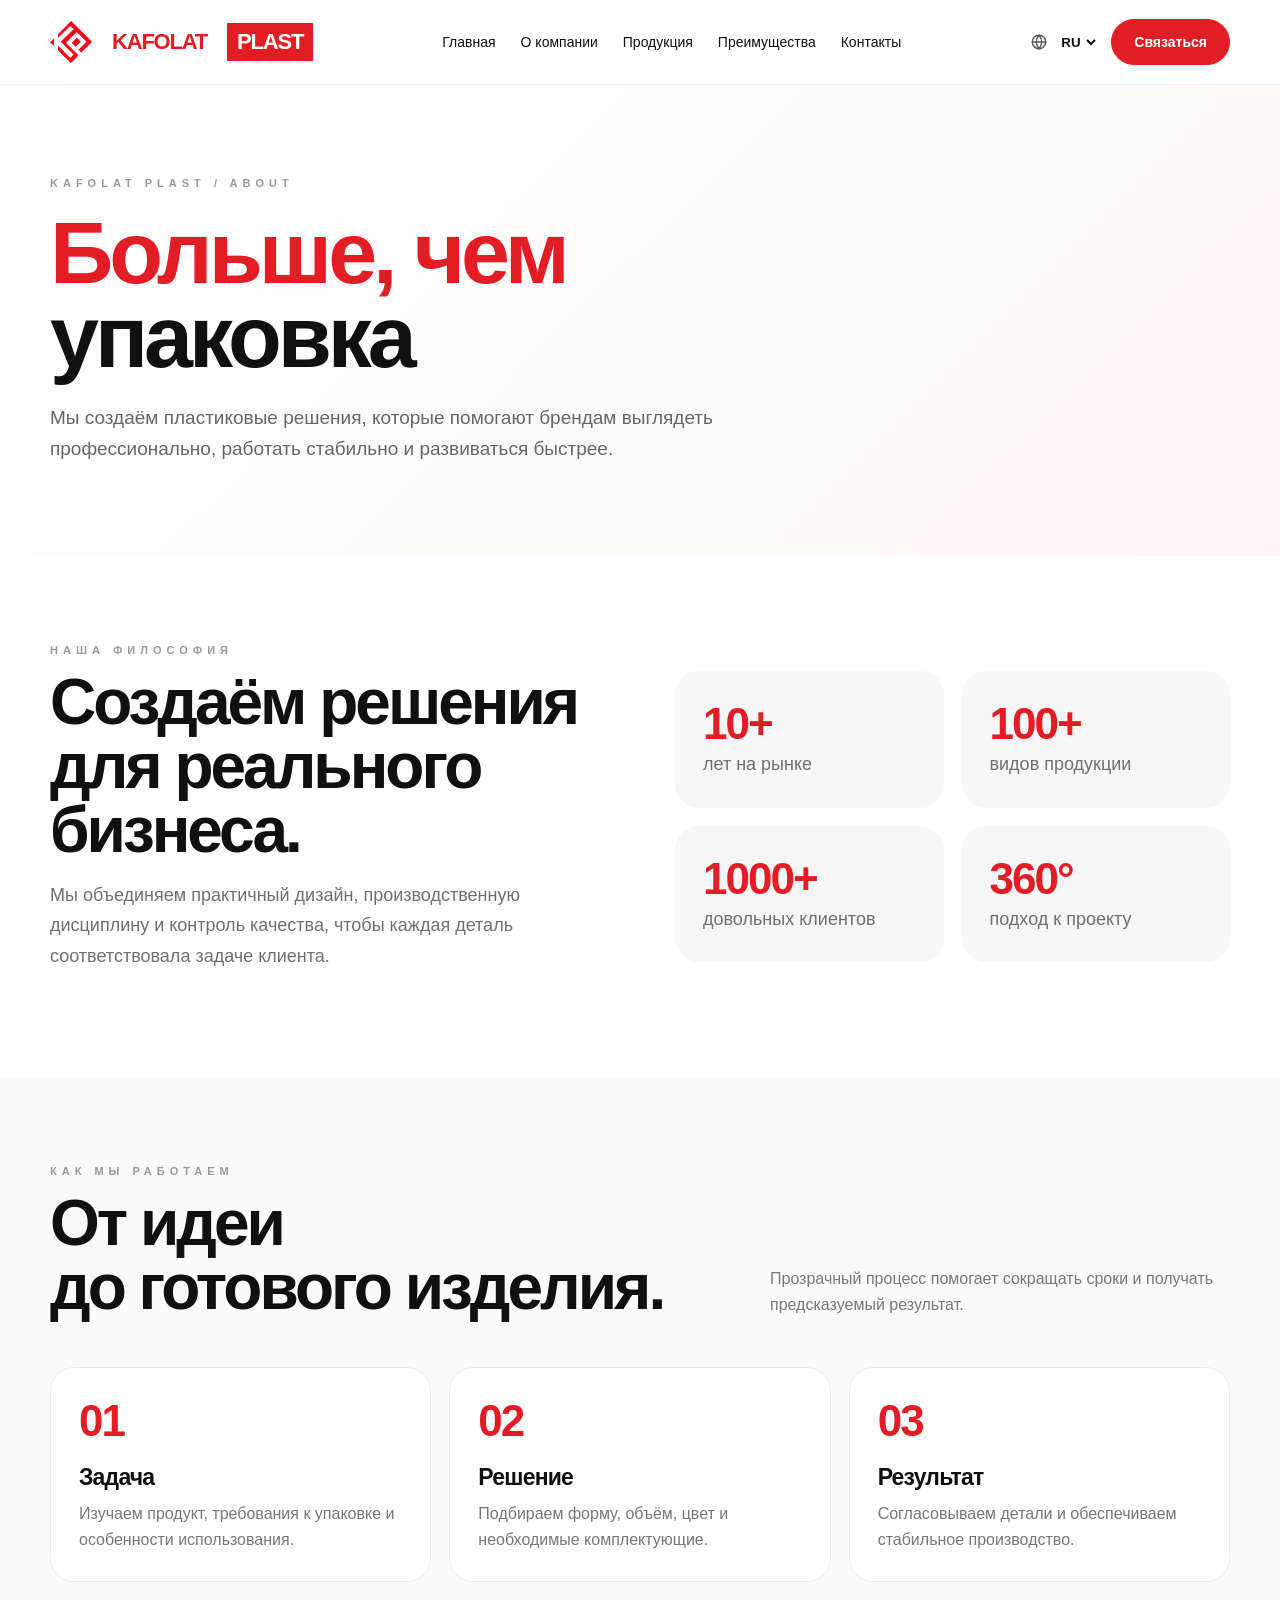
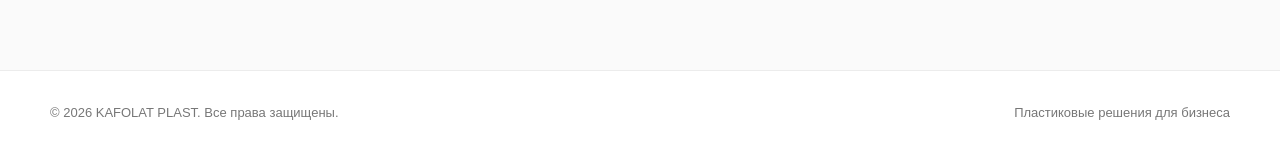
==== about/index.html @ 2321a40b "Обновление сайта KAFOLAT PLAST" ====
<!doctype html><html lang="ru"><head><meta charset="utf-8"><meta name="viewport" content="width=device-width,initial-scale=1"><title>О компании — KAFOLAT PLAST</title><link rel="stylesheet" href="../shared.css"></head><body><header class="site-header">
  <div class="container nav">
    <a class="brand" href="../">
      <img src="../assets/logo.png" alt="KAFOLAT PLAST">
      <span class="brand-kafolat">KAFOLAT</span><span class="brand-plast">PLAST</span>
    </a>
    <nav class="navlinks">
      <a href="../" data-ru="Главная" data-uz="Bosh sahifa" data-en="Home">Главная</a>
      <a href="../about/" data-ru="О компании" data-uz="Kompaniya haqida" data-en="About us">О компании</a>
      <a href="../productions/" data-ru="Продукция" data-uz="Mahsulotlar" data-en="Products">Продукция</a>
      <a href="../advantages/" data-ru="Преимущества" data-uz="Afzalliklar" data-en="Advantages">Преимущества</a>
      <a href="../contacts/" data-ru="Контакты" data-uz="Aloqa" data-en="Contacts">Контакты</a>
    </nav>
    <div class="actions">
      <label class="language-picker" aria-label="Выбор языка">
        <span class="language-icon" aria-hidden="true"><svg viewBox="0 0 24 24"><circle cx="12" cy="12" r="9"></circle><path d="M3 12h18M12 3c2.4 2.5 3.6 5.5 3.6 9S14.4 18.5 12 21c-2.4-2.5-3.6-5.5-3.6-9S9.6 5.5 12 3Z"></path></svg></span>
        <select class="lang" id="languageSelect" aria-label="Language"><option value="ru">RU</option><option value="uz">UZ</option><option value="en">EN</option></select>
      </label>
      <a class="btn primary" href="../contacts/" data-ru="Связаться" data-uz="Bog‘lanish" data-en="Contact us">Связаться</a>
      <button class="menu" id="menuToggle" type="button" aria-label="Открыть меню" aria-expanded="false"><svg viewBox="0 0 24 24" aria-hidden="true"><path d="M4 6h16M4 12h16M4 18h16"></path></svg></button>
    </div>
  </div>
  <nav class="mobile-nav" id="mobileNav">
    <a href="../" data-ru="Главная" data-uz="Bosh sahifa" data-en="Home">Главная</a>
    <a href="../about/" data-ru="О компании" data-uz="Kompaniya haqida" data-en="About us">О компании</a>
    <a href="../productions/" data-ru="Продукция" data-uz="Mahsulotlar" data-en="Products">Продукция</a>
    <a href="../advantages/" data-ru="Преимущества" data-uz="Afzalliklar" data-en="Advantages">Преимущества</a>
    <a href="../contacts/" data-ru="Контакты" data-uz="Aloqa" data-en="Contacts">Контакты</a>
  </nav>
</header><main><section class="page-hero"><div class="container"><div class="eyebrow">KAFOLAT PLAST / ABOUT</div><h1><span>Больше, чем</span><br>упаковка</h1><p data-ru="Мы создаём пластиковые решения, которые помогают брендам выглядеть профессионально, работать стабильно и развиваться быстрее." data-en="We create plastic solutions that help brands look professional, operate consistently and grow faster." data-uz="Biz brendlarga professional ko‘rinish, barqarorlik va tezroq rivojlanishga yordam beradigan plastik yechimlarni yaratamiz.">Мы создаём пластиковые решения, которые помогают брендам выглядеть профессионально, работать стабильно и развиваться быстрее.</p></div></section><section class="section"><div class="container split"><div><div class="eyebrow">Наша философия</div><h2>Создаём решения<br>для реального бизнеса.</h2><p>Мы объединяем практичный дизайн, производственную дисциплину и контроль качества, чтобы каждая деталь соответствовала задаче клиента.</p></div><div class="grid" style="grid-template-columns:1fr 1fr"><div class="card soft"><div class="number">10+</div><p>лет на рынке</p></div><div class="card soft"><div class="number">100+</div><p>видов продукции</p></div><div class="card soft"><div class="number">1000+</div><p>довольных клиентов</p></div><div class="card soft"><div class="number">360°</div><p>подход к проекту</p></div></div></div></section><section class="section" style="background:#fafafa"><div class="container"><div class="section-head"><div><div class="eyebrow">Как мы работаем</div><h2>От идеи<br>до готового изделия.</h2></div><p>Прозрачный процесс помогает сокращать сроки и получать предсказуемый результат.</p></div><div class="grid"><div class="card"><div class="number">01</div><h3>Задача</h3><p>Изучаем продукт, требования к упаковке и особенности использования.</p></div><div class="card"><div class="number">02</div><h3>Решение</h3><p>Подбираем форму, объём, цвет и необходимые комплектующие.</p></div><div class="card"><div class="number">03</div><h3>Результат</h3><p>Согласовываем детали и обеспечиваем стабильное производство.</p></div></div></div></section></main><footer class="footer"><div class="container footerrow"><span>© 2026 KAFOLAT PLAST. Все права защищены.</span><span>Пластиковые решения для бизнеса</span></div></footer><script>
(function(){
  const select=document.getElementById('languageSelect');
  const menu=document.getElementById('menuToggle');
  const mobile=document.getElementById('mobileNav');
  let lang=localStorage.getItem('kp-lang')||'ru';
  function applyLang(){
    document.documentElement.lang=lang;
    document.querySelectorAll('[data-ru]').forEach(el=>{el.textContent=el.dataset[lang]||el.dataset.ru;});
    if(select) select.value=lang;
  }
  if(select) select.addEventListener('change',()=>{lang=select.value;localStorage.setItem('kp-lang',lang);applyLang();});
  if(menu&&mobile){menu.addEventListener('click',()=>{const open=mobile.classList.toggle('open');menu.setAttribute('aria-expanded',String(open));});}
  applyLang();
})();
</script></body></html>
---- shared.css ----
:root{--red:#e21d25;--ink:#101010;--muted:#737373;--line:#ececec;--soft:#f7f7f7;--radius:28px}*{box-sizing:border-box}html{scroll-behavior:smooth}body{margin:0;font-family:Inter,Arial,sans-serif;color:var(--ink);background:#fff}a{text-decoration:none;color:inherit}.container{width:min(1180px,calc(100% - 40px));margin:auto}.site-header{position:sticky;top:0;z-index:50;background:rgba(255,255,255,.92);backdrop-filter:blur(18px);border-bottom:1px solid #eee}.nav{height:84px;display:flex;align-items:center;justify-content:space-between;gap:24px}.brand img{width:42px;height:42px;object-fit:contain}.brand{display:flex;align-items:center;gap:10px}.brand-k{color:var(--red);font-size:22px;font-weight:900}.brand-p{color:#fff;background:var(--red);font-size:22px;font-weight:900;padding:8px 11px}.navlinks{display:flex;gap:25px;font-size:14px}.navlinks a:hover{color:var(--red)}.actions{display:flex;align-items:center;gap:12px}.lang{border:0;background:transparent;font-weight:700;cursor:pointer}.btn{display:inline-flex;align-items:center;justify-content:center;border:1px solid var(--red);border-radius:999px;padding:14px 22px;font-weight:700;font-size:14px}.primary{background:var(--red);color:#fff}.ghost{color:var(--red)}.page-hero{padding:92px 0 72px;background:linear-gradient(135deg,#fff 0%,#fff7f7 100%)}.eyebrow{text-transform:uppercase;letter-spacing:5px;font-size:11px;font-weight:800;color:#999}.page-hero h1{font-size:clamp(48px,7vw,88px);line-height:.96;letter-spacing:-4px;max-width:850px;margin:22px 0}.page-hero h1 span{color:var(--red)}.page-hero p{font-size:19px;line-height:1.65;color:#666;max-width:720px}.section{padding:88px 0}.section-head{display:flex;justify-content:space-between;align-items:end;gap:30px;margin-bottom:34px}.section h2{font-size:clamp(36px,5vw,64px);letter-spacing:-3px;line-height:1;margin:14px 0}.section-head p{max-width:460px;color:#777;line-height:1.6}.grid{display:grid;grid-template-columns:repeat(3,1fr);gap:18px}.card{border:1px solid var(--line);border-radius:24px;padding:28px;background:#fff}.card.soft{background:var(--soft);border:0}.card h3{font-size:23px;margin:18px 0 10px;letter-spacing:-.8px}.card p{color:#777;line-height:1.6;margin:0}.number{font-size:44px;font-weight:900;color:var(--red);letter-spacing:-2px}.iconbox{width:48px;height:48px;border-radius:16px;background:#fff0f0;color:var(--red);display:grid;place-items:center;font-size:24px}.split{display:grid;grid-template-columns:1fr 1fr;gap:70px;align-items:center}.split p{font-size:18px;color:#707070;line-height:1.7}.checklist{display:grid;gap:16px}.check{display:flex;gap:14px;align-items:flex-start}.check b{display:block;margin-bottom:5px}.check p{font-size:14px;margin:0}.product-grid{display:grid;grid-template-columns:repeat(3,1fr);gap:16px}.product{position:relative;min-height:320px;background:var(--soft);border-radius:24px;padding:24px;overflow:hidden}.product img{position:absolute;right:0;bottom:-15px;width:78%;height:220px;object-fit:contain;mix-blend-mode:multiply}.product h3{position:relative;z-index:1;font-size:24px;max-width:200px;margin:0}.product p{position:relative;z-index:1;color:#777;max-width:220px;line-height:1.5}.cta{background:var(--red);color:#fff;border-radius:32px;padding:48px;display:flex;align-items:center;justify-content:space-between;gap:30px}.cta h2{font-size:clamp(34px,5vw,62px);letter-spacing:-2px;line-height:1;margin:0;max-width:700px}.cta .btn{background:#fff;color:var(--red);border-color:#fff}.footer{padding:34px 0;border-top:1px solid var(--line);color:#777;font-size:13px}.footerrow{display:flex;justify-content:space-between;gap:20px;flex-wrap:wrap}@media(max-width:900px){.navlinks{display:none}.grid,.product-grid{grid-template-columns:1fr 1fr}.split{grid-template-columns:1fr;gap:30px}.page-hero h1{letter-spacing:-2px}.cta{padding:32px;flex-direction:column;align-items:flex-start}}@media(max-width:600px){.container{width:min(100% - 28px,1180px)}.nav{height:72px}.brand img{width:34px;height:34px}.brand-k,.brand-p{font-size:17px}.actions .btn{padding:11px 15px;font-size:12px}.page-hero{padding:60px 0 48px}.page-hero h1{font-size:50px}.page-hero p{font-size:16px}.section{padding:60px 0}.grid,.product-grid{grid-template-columns:1fr}.section h2{letter-spacing:-1px}.cta{border-radius:24px}.cta h2{letter-spacing:-1px}}


/* Unified header matching the homepage */
.site-header{position:sticky;top:0;z-index:50;background:rgba(255,255,255,.92);backdrop-filter:blur(18px);border-bottom:1px solid rgba(0,0,0,.06)}
.brand-kafolat,.brand-plast{display:inline-flex;align-items:center;justify-content:center;font-size:22px;letter-spacing:-1.2px;line-height:1;font-weight:900;padding:8px 10px}
.brand-kafolat{color:var(--red);background:#fff}.brand-plast{color:#fff;background:var(--red)}
.brand img{display:block;width:42px;height:42px;object-fit:contain;flex:0 0 42px}
.language-picker{display:flex;align-items:center;gap:7px}.language-icon{width:18px;height:18px;color:#555;display:inline-flex}.language-icon svg{width:100%;height:100%;stroke:currentColor;stroke-width:1.8;fill:none;stroke-linecap:round;stroke-linejoin:round}
.lang{border:0;background:transparent;font-weight:700;cursor:pointer;color:var(--ink);padding:6px 2px}
.menu{display:none;width:42px;height:42px;border:1px solid #ececec;border-radius:14px;background:#fff;color:var(--ink);align-items:center;justify-content:center;cursor:pointer}
.menu svg{width:22px;height:22px;stroke:currentColor;stroke-width:2;fill:none;stroke-linecap:round;stroke-linejoin:round}
.mobile-nav{display:none}
@media(max-width:900px){.site-header .navlinks{display:none}.site-header .menu{display:flex}.site-header .mobile-nav{display:none;flex-direction:column;padding:10px 20px 18px;border-top:1px solid #eee;background:#fff}.site-header .mobile-nav.open{display:flex}.site-header .mobile-nav a{padding:13px 0;font-weight:600;border-bottom:1px solid #f1f1f1}.site-header .mobile-nav a:last-child{border-bottom:0}}
@media(max-width:600px){.site-header .nav{height:72px;gap:10px}.site-header .brand{gap:7px}.site-header .brand img{width:34px;height:34px;flex-basis:34px}.site-header .brand-kafolat,.site-header .brand-plast{font-size:17px;padding:7px 8px}.site-header .actions{gap:8px}.site-header .actions .btn{padding:11px 15px;font-size:12px}.site-header .language-icon{width:16px;height:16px}}
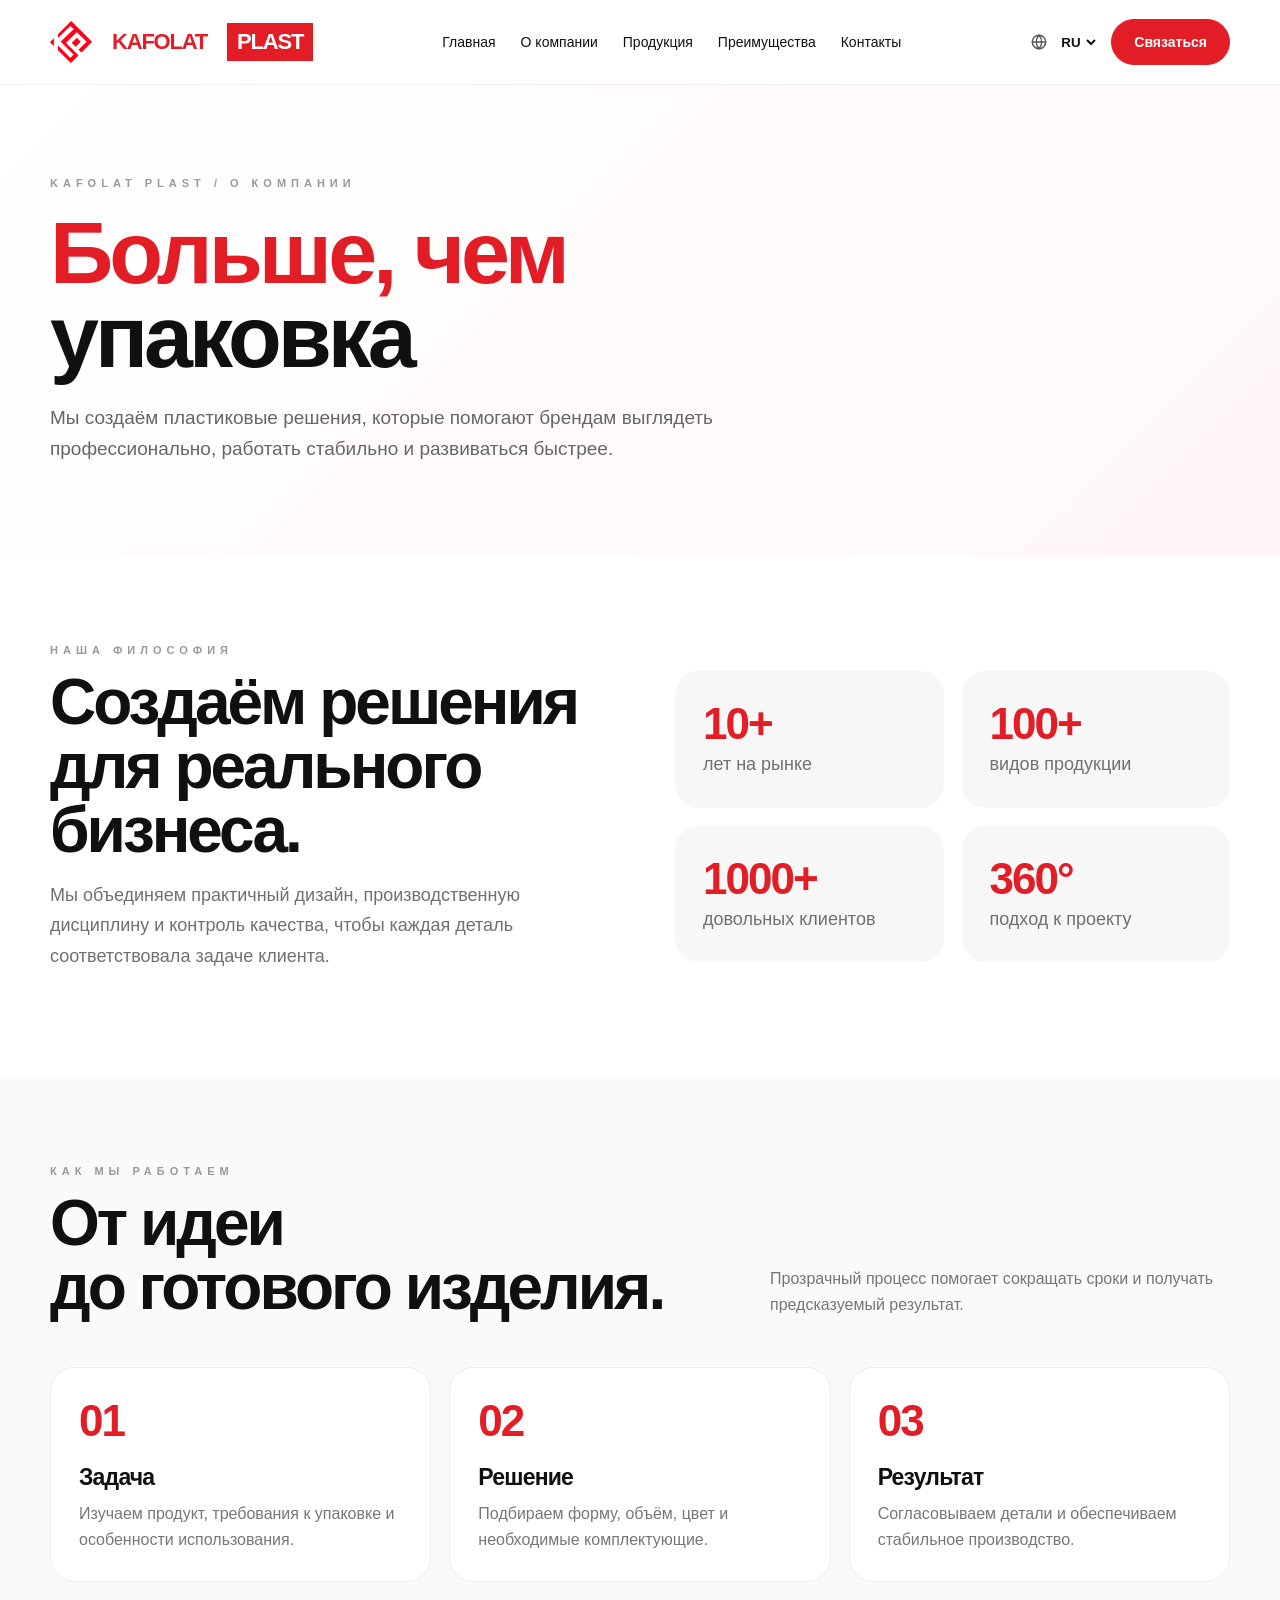
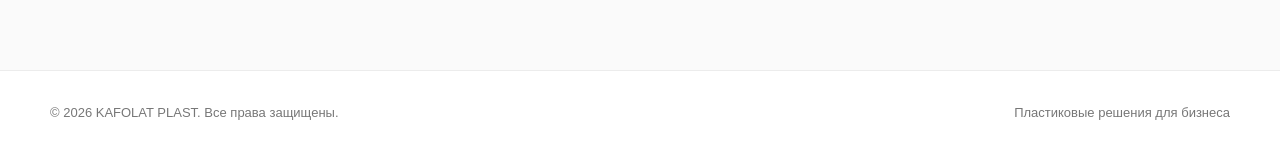
==== commit fd2e69e7: "Полностью исправлены переводы" ====
--- a/about/index.html
+++ b/about/index.html
@@ -1,44 +1,62 @@
-<!doctype html><html lang="ru"><head><meta charset="utf-8"><meta name="viewport" content="width=device-width,initial-scale=1"><title>О компании — KAFOLAT PLAST</title><link rel="stylesheet" href="../shared.css"></head><body><header class="site-header">
-  <div class="container nav">
-    <a class="brand" href="../">
-      <img src="../assets/logo.png" alt="KAFOLAT PLAST">
-      <span class="brand-kafolat">KAFOLAT</span><span class="brand-plast">PLAST</span>
-    </a>
-    <nav class="navlinks">
-      <a href="../" data-ru="Главная" data-uz="Bosh sahifa" data-en="Home">Главная</a>
-      <a href="../about/" data-ru="О компании" data-uz="Kompaniya haqida" data-en="About us">О компании</a>
-      <a href="../productions/" data-ru="Продукция" data-uz="Mahsulotlar" data-en="Products">Продукция</a>
-      <a href="../advantages/" data-ru="Преимущества" data-uz="Afzalliklar" data-en="Advantages">Преимущества</a>
-      <a href="../contacts/" data-ru="Контакты" data-uz="Aloqa" data-en="Contacts">Контакты</a>
-    </nav>
-    <div class="actions">
-      <label class="language-picker" aria-label="Выбор языка">
-        <span class="language-icon" aria-hidden="true"><svg viewBox="0 0 24 24"><circle cx="12" cy="12" r="9"></circle><path d="M3 12h18M12 3c2.4 2.5 3.6 5.5 3.6 9S14.4 18.5 12 21c-2.4-2.5-3.6-5.5-3.6-9S9.6 5.5 12 3Z"></path></svg></span>
-        <select class="lang" id="languageSelect" aria-label="Language"><option value="ru">RU</option><option value="uz">UZ</option><option value="en">EN</option></select>
-      </label>
-      <a class="btn primary" href="../contacts/" data-ru="Связаться" data-uz="Bog‘lanish" data-en="Contact us">Связаться</a>
-      <button class="menu" id="menuToggle" type="button" aria-label="Открыть меню" aria-expanded="false"><svg viewBox="0 0 24 24" aria-hidden="true"><path d="M4 6h16M4 12h16M4 18h16"></path></svg></button>
-    </div>
-  </div>
-  <nav class="mobile-nav" id="mobileNav">
-    <a href="../" data-ru="Главная" data-uz="Bosh sahifa" data-en="Home">Главная</a>
-    <a href="../about/" data-ru="О компании" data-uz="Kompaniya haqida" data-en="About us">О компании</a>
-    <a href="../productions/" data-ru="Продукция" data-uz="Mahsulotlar" data-en="Products">Продукция</a>
-    <a href="../advantages/" data-ru="Преимущества" data-uz="Afzalliklar" data-en="Advantages">Преимущества</a>
-    <a href="../contacts/" data-ru="Контакты" data-uz="Aloqa" data-en="Contacts">Контакты</a>
-  </nav>
-</header><main><section class="page-hero"><div class="container"><div class="eyebrow">KAFOLAT PLAST / ABOUT</div><h1><span>Больше, чем</span><br>упаковка</h1><p data-ru="Мы создаём пластиковые решения, которые помогают брендам выглядеть профессионально, работать стабильно и развиваться быстрее." data-en="We create plastic solutions that help brands look professional, operate consistently and grow faster." data-uz="Biz brendlarga professional ko‘rinish, barqarorlik va tezroq rivojlanishga yordam beradigan plastik yechimlarni yaratamiz.">Мы создаём пластиковые решения, которые помогают брендам выглядеть профессионально, работать стабильно и развиваться быстрее.</p></div></section><section class="section"><div class="container split"><div><div class="eyebrow">Наша философия</div><h2>Создаём решения<br>для реального бизнеса.</h2><p>Мы объединяем практичный дизайн, производственную дисциплину и контроль качества, чтобы каждая деталь соответствовала задаче клиента.</p></div><div class="grid" style="grid-template-columns:1fr 1fr"><div class="card soft"><div class="number">10+</div><p>лет на рынке</p></div><div class="card soft"><div class="number">100+</div><p>видов продукции</p></div><div class="card soft"><div class="number">1000+</div><p>довольных клиентов</p></div><div class="card soft"><div class="number">360°</div><p>подход к проекту</p></div></div></div></section><section class="section" style="background:#fafafa"><div class="container"><div class="section-head"><div><div class="eyebrow">Как мы работаем</div><h2>От идеи<br>до готового изделия.</h2></div><p>Прозрачный процесс помогает сокращать сроки и получать предсказуемый результат.</p></div><div class="grid"><div class="card"><div class="number">01</div><h3>Задача</h3><p>Изучаем продукт, требования к упаковке и особенности использования.</p></div><div class="card"><div class="number">02</div><h3>Решение</h3><p>Подбираем форму, объём, цвет и необходимые комплектующие.</p></div><div class="card"><div class="number">03</div><h3>Результат</h3><p>Согласовываем детали и обеспечиваем стабильное производство.</p></div></div></div></section></main><footer class="footer"><div class="container footerrow"><span>© 2026 KAFOLAT PLAST. Все права защищены.</span><span>Пластиковые решения для бизнеса</span></div></footer><script>
+<!DOCTYPE html>
+
+<html lang="ru"><head><meta charset="utf-8"/><meta content="width=device-width,initial-scale=1" name="viewport"/><title>О компании — KAFOLAT PLAST</title><link href="../shared.css?v=2" rel="stylesheet"/></head><body><header class="site-header">
+<div class="container nav">
+<a class="brand" href="../">
+<img alt="KAFOLAT PLAST" src="../assets/logo.png"/>
+<span class="brand-kafolat">KAFOLAT</span><span class="brand-plast">PLAST</span>
+</a>
+<nav class="navlinks">
+<a data-en="Home" data-ru="Главная" data-uz="Bosh sahifa" href="../">Главная</a>
+<a data-en="About us" data-ru="О компании" data-uz="Kompaniya haqida" href="../about/">О компании</a>
+<a data-en="Products" data-ru="Продукция" data-uz="Mahsulotlar" href="../productions/">Продукция</a>
+<a data-en="Advantages" data-ru="Преимущества" data-uz="Afzalliklar" href="../advantages/">Преимущества</a>
+<a data-en="Contacts" data-ru="Контакты" data-uz="Aloqa" href="../contacts/">Контакты</a>
+</nav>
+<div class="actions">
+<label aria-label="Выбор языка" class="language-picker">
+<span aria-hidden="true" class="language-icon"><svg viewbox="0 0 24 24"><circle cx="12" cy="12" r="9"></circle><path d="M3 12h18M12 3c2.4 2.5 3.6 5.5 3.6 9S14.4 18.5 12 21c-2.4-2.5-3.6-5.5-3.6-9S9.6 5.5 12 3Z"></path></svg></span>
+<select aria-label="Language" class="lang" id="languageSelect"><option value="ru">RU</option><option value="uz">UZ</option><option value="en">EN</option></select>
+</label>
+<a class="btn primary" data-en="Contact us" data-ru="Связаться" data-uz="Bog‘lanish" href="../contacts/">Связаться</a>
+<button aria-expanded="false" aria-label="Открыть меню" class="menu" id="menuToggle" type="button"><svg aria-hidden="true" viewbox="0 0 24 24"><path d="M4 6h16M4 12h16M4 18h16"></path></svg></button>
+</div>
+</div>
+<nav class="mobile-nav" id="mobileNav">
+<a data-en="Home" data-ru="Главная" data-uz="Bosh sahifa" href="../">Главная</a>
+<a data-en="About us" data-ru="О компании" data-uz="Kompaniya haqida" href="../about/">О компании</a>
+<a data-en="Products" data-ru="Продукция" data-uz="Mahsulotlar" href="../productions/">Продукция</a>
+<a data-en="Advantages" data-ru="Преимущества" data-uz="Afzalliklar" href="../advantages/">Преимущества</a>
+<a data-en="Contacts" data-ru="Контакты" data-uz="Aloqa" href="../contacts/">Контакты</a>
+</nav>
+</header><main><section class="page-hero"><div class="container"><div class="eyebrow" data-en="KAFOLAT PLAST / ABOUT US" data-ru="KAFOLAT PLAST / О КОМПАНИИ" data-uz="KAFOLAT PLAST / KOMPANIYA HAQIDA">KAFOLAT PLAST / ABOUT</div><h1 data-html-en="&lt;span&gt;More than&lt;/span&gt;&lt;br&gt;packaging" data-html-ru="&lt;span&gt;Больше, чем&lt;/span&gt;&lt;br&gt;упаковка" data-html-uz="&lt;span&gt;Oddiy qadoqdan&lt;/span&gt;&lt;br&gt;ko‘proq"><span data-en="More than" data-ru="Больше, чем" data-uz="Oddiy qadoqdan">Больше, чем</span><br/>упаковка</h1><p data-en="We create plastic solutions that help brands look professional, operate consistently and grow faster." data-ru="Мы создаём пластиковые решения, которые помогают брендам выглядеть профессионально, работать стабильно и развиваться быстрее." data-uz="Biz brendlarga professional ko‘rinish, barqarorlik va tezroq rivojlanishga yordam beradigan plastik yechimlarni yaratamiz.">Мы создаём пластиковые решения, которые помогают брендам выглядеть профессионально, работать стабильно и развиваться быстрее.</p></div></section><section class="section"><div class="container split"><div><div class="eyebrow" data-en="Our philosophy" data-ru="Наша философия" data-uz="Bizning falsafamiz">Наша философия</div><h2 data-html-en="Creating solutions&lt;br&gt;for real business." data-html-ru="Создаём решения&lt;br&gt;для реального бизнеса." data-html-uz="Haqiqiy biznes uchun&lt;br&gt;yechimlar yaratamiz.">Создаём решения<br/>для реального бизнеса.</h2><p data-en="We combine practical design, production discipline and quality control so every detail meets the client’s needs." data-ru="Мы объединяем практичный дизайн, производственную дисциплину и контроль качества, чтобы каждая деталь соответствовала задаче клиента." data-uz="Biz amaliy dizayn, ishlab chiqarish intizomi va sifat nazoratini birlashtirib, har bir detal mijoz vazifasiga mos kelishini ta’minlaymiz.">Мы объединяем практичный дизайн, производственную дисциплину и контроль качества, чтобы каждая деталь соответствовала задаче клиента.</p></div><div class="grid" style="grid-template-columns:1fr 1fr"><div class="card soft"><div class="number">10+</div><p data-en="years in the market" data-ru="лет на рынке" data-uz="bozorda yil">лет на рынке</p></div><div class="card soft"><div class="number">100+</div><p data-en="product types" data-ru="видов продукции" data-uz="mahsulot turi">видов продукции</p></div><div class="card soft"><div class="number">1000+</div><p data-en="happy clients" data-ru="довольных клиентов" data-uz="mamnun mijozlar">довольных клиентов</p></div><div class="card soft"><div class="number">360°</div><p data-en="project approach" data-ru="подход к проекту" data-uz="loyihaga yondashuv">подход к проекту</p></div></div></div></section><section class="section" style="background:#fafafa"><div class="container"><div class="section-head"><div><div class="eyebrow" data-en="How we work" data-ru="Как мы работаем" data-uz="Biz qanday ishlaymiz">Как мы работаем</div><h2 data-html-en="From idea&lt;br&gt;to finished product." data-html-ru="От идеи&lt;br&gt;до готового изделия." data-html-uz="G‘oyadan&lt;br&gt;tayyor mahsulotgacha.">От идеи<br/>до готового изделия.</h2></div><p data-en="A transparent process helps reduce lead times and deliver predictable results." data-ru="Прозрачный процесс помогает сокращать сроки и получать предсказуемый результат." data-uz="Shaffof jarayon muddatlarni qisqartirish va barqaror natija olishga yordam beradi.">Прозрачный процесс помогает сокращать сроки и получать предсказуемый результат.</p></div><div class="grid"><div class="card"><div class="number">01</div><h3 data-en="Brief" data-ru="Задача" data-uz="Vazifa">Задача</h3><p data-en="We study the product, packaging requirements and usage specifics." data-ru="Изучаем продукт, требования к упаковке и особенности использования." data-uz="Mahsulot, qadoqlash talablari va foydalanish xususiyatlarini o‘rganamiz.">Изучаем продукт, требования к упаковке и особенности использования.</p></div><div class="card"><div class="number">02</div><h3 data-en="Solution" data-ru="Решение" data-uz="Yechim">Решение</h3><p data-en="We select the shape, volume, color and necessary components." data-ru="Подбираем форму, объём, цвет и необходимые комплектующие." data-uz="Shakl, hajm, rang va kerakli butlovchi qismlarni tanlaymiz.">Подбираем форму, объём, цвет и необходимые комплектующие.</p></div><div class="card"><div class="number">03</div><h3 data-en="Result" data-ru="Результат" data-uz="Natija">Результат</h3><p data-en="We approve the details and ensure stable production." data-ru="Согласовываем детали и обеспечиваем стабильное производство." data-uz="Tafsilotlarni kelishib, barqaror ishlab chiqarishni ta’minlaymiz.">Согласовываем детали и обеспечиваем стабильное производство.</p></div></div></div></section></main><footer class="footer"><div class="container footerrow"><span data-en="© 2026 KAFOLAT PLAST. All rights reserved." data-ru="© 2026 KAFOLAT PLAST. Все права защищены." data-uz="© 2026 KAFOLAT PLAST. Barcha huquqlar himoyalangan.">© 2026 KAFOLAT PLAST. Все права защищены.</span><span data-en="Plastic solutions for business" data-ru="Пластиковые решения для бизнеса" data-uz="Biznes uchun plastik yechimlar">Пластиковые решения для бизнеса</span></div></footer><script>
 (function(){
   const select=document.getElementById('languageSelect');
   const menu=document.getElementById('menuToggle');
   const mobile=document.getElementById('mobileNav');
-  let lang=localStorage.getItem('kp-lang')||'ru';
+  let lang=localStorage.getItem('kafolat-lang')||'ru';
   function applyLang(){
     document.documentElement.lang=lang;
-    document.querySelectorAll('[data-ru]').forEach(el=>{el.textContent=el.dataset[lang]||el.dataset.ru;});
+    document.querySelectorAll('[data-ru]').forEach(el=>{const html=el.getAttribute('data-html-'+lang); if(html!==null){el.innerHTML=html;} else {el.textContent=el.dataset[lang]||el.dataset.ru;}});
     if(select) select.value=lang;
+    const titles = {
+      ru: 'О компании — KAFOLAT PLAST',
+      uz: 'Kompaniya haqida — KAFOLAT PLAST',
+      en: 'About us — KAFOLAT PLAST'
+    };
+    if (document.title) {
+      const path = location.pathname;
+      const titleMap = path.includes('/productions/') ? {
+        ru: 'Продукция — KAFOLAT PLAST', uz: 'Mahsulotlar — KAFOLAT PLAST', en: 'Products — KAFOLAT PLAST'
+      } : path.includes('/advantages/') ? {
+        ru: 'Преимущества — KAFOLAT PLAST', uz: 'Afzalliklar — KAFOLAT PLAST', en: 'Advantages — KAFOLAT PLAST'
+      } : path.includes('/contacts/') ? {
+        ru: 'Контакты — KAFOLAT PLAST', uz: 'Aloqa — KAFOLAT PLAST', en: 'Contacts — KAFOLAT PLAST'
+      } : titles;
+      document.title = titleMap[lang] || titleMap.ru;
+    }
   }
-  if(select) select.addEventListener('change',()=>{lang=select.value;localStorage.setItem('kp-lang',lang);applyLang();});
+  if(select) select.addEventListener('change',()=>{lang=select.value;localStorage.setItem('kafolat-lang',lang);applyLang();});
   if(menu&&mobile){menu.addEventListener('click',()=>{const open=mobile.classList.toggle('open');menu.setAttribute('aria-expanded',String(open));});}
   applyLang();
 })();
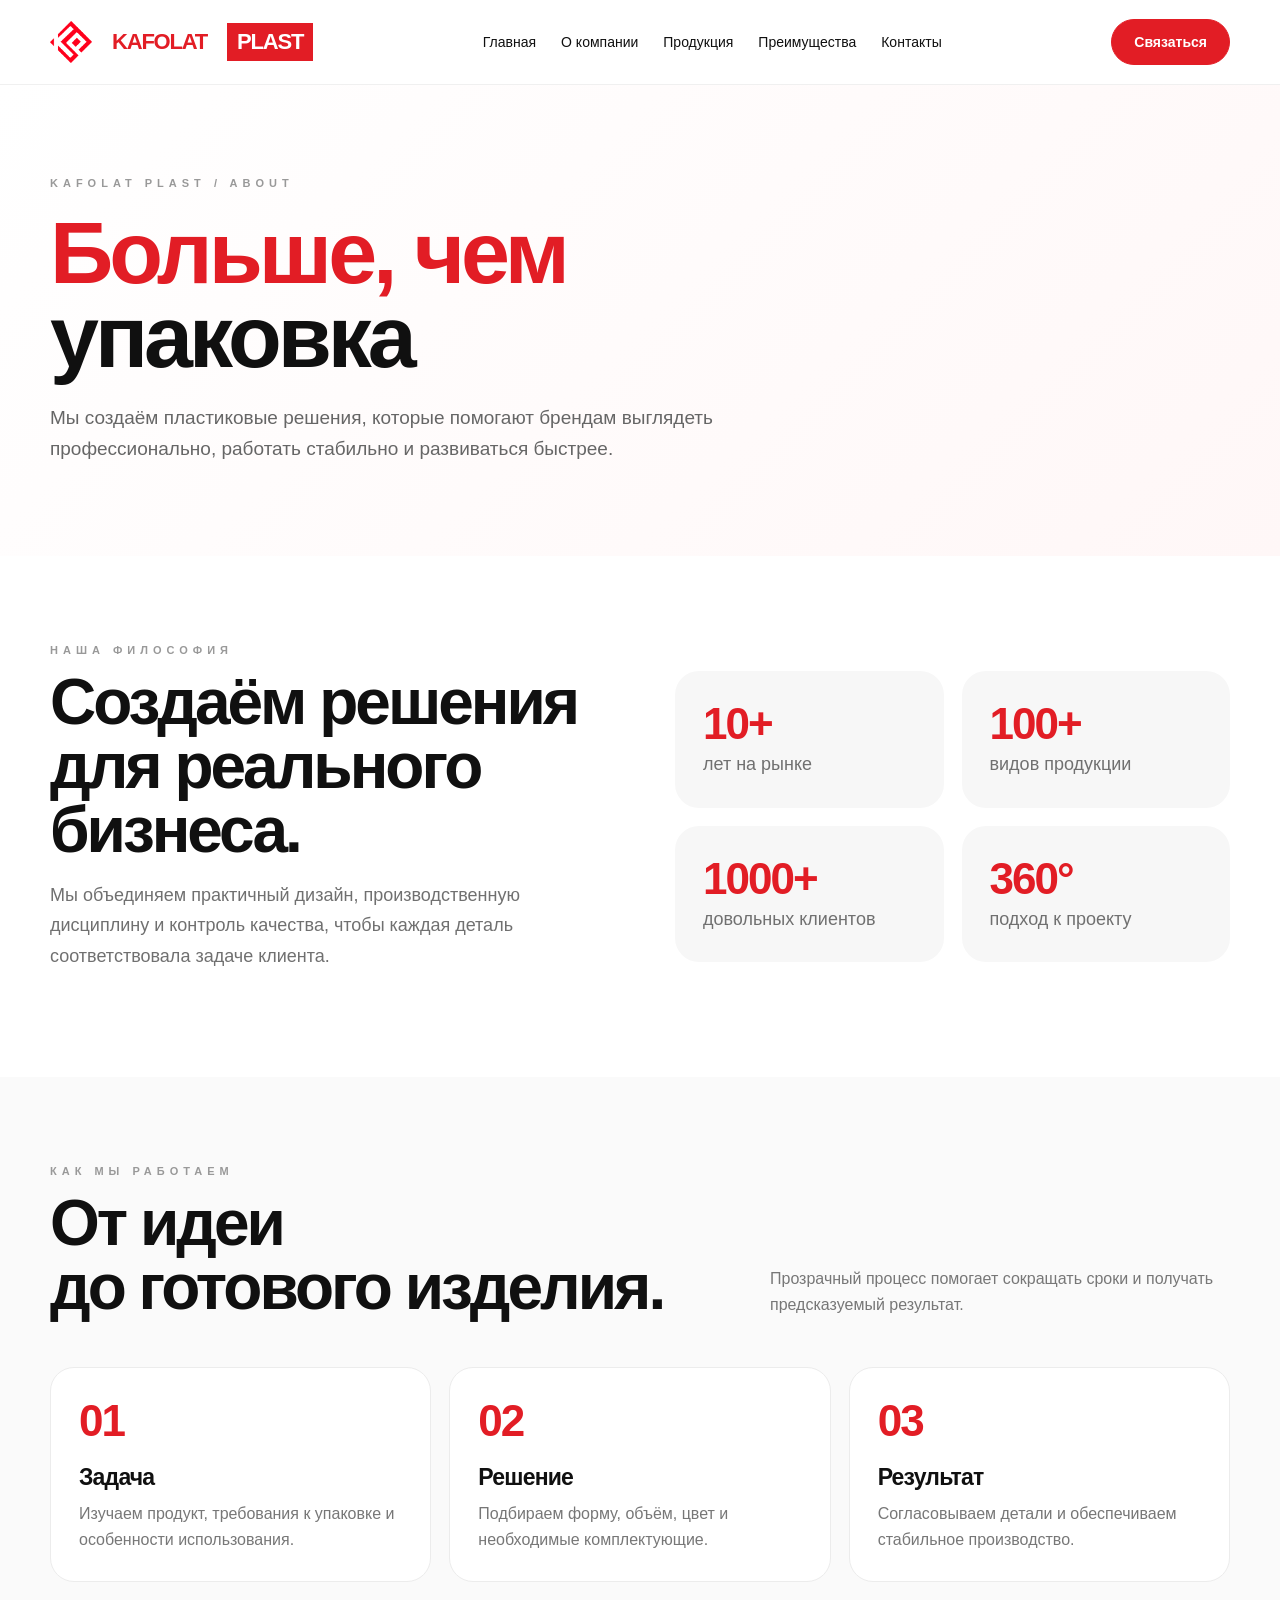
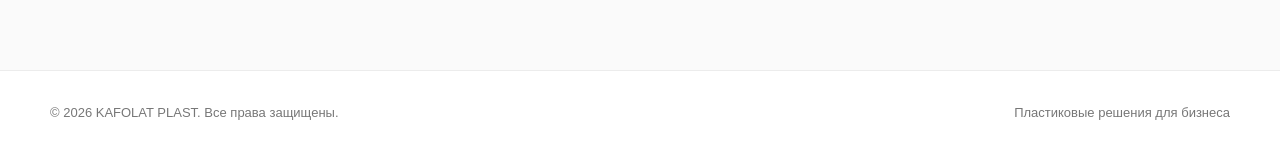
==== commit 8a7ce05a: "Язык только на главной странице" ====
--- a/about/index.html
+++ b/about/index.html
@@ -1,44 +1,36 @@
-<!DOCTYPE html>
-
-<html lang="ru"><head><meta charset="utf-8"/><meta content="width=device-width,initial-scale=1" name="viewport"/><title>О компании — KAFOLAT PLAST</title><link href="../shared.css?v=2" rel="stylesheet"/></head><body><header class="site-header">
-<div class="container nav">
-<a class="brand" href="../">
-<img alt="KAFOLAT PLAST" src="../assets/logo.png"/>
-<span class="brand-kafolat">KAFOLAT</span><span class="brand-plast">PLAST</span>
-</a>
-<nav class="navlinks">
-<a data-en="Home" data-ru="Главная" data-uz="Bosh sahifa" href="../">Главная</a>
-<a data-en="About us" data-ru="О компании" data-uz="Kompaniya haqida" href="../about/">О компании</a>
-<a data-en="Products" data-ru="Продукция" data-uz="Mahsulotlar" href="../productions/">Продукция</a>
-<a data-en="Advantages" data-ru="Преимущества" data-uz="Afzalliklar" href="../advantages/">Преимущества</a>
-<a data-en="Contacts" data-ru="Контакты" data-uz="Aloqa" href="../contacts/">Контакты</a>
-</nav>
-<div class="actions">
-<label aria-label="Выбор языка" class="language-picker">
-<span aria-hidden="true" class="language-icon"><svg viewbox="0 0 24 24"><circle cx="12" cy="12" r="9"></circle><path d="M3 12h18M12 3c2.4 2.5 3.6 5.5 3.6 9S14.4 18.5 12 21c-2.4-2.5-3.6-5.5-3.6-9S9.6 5.5 12 3Z"></path></svg></span>
-<select aria-label="Language" class="lang" id="languageSelect"><option value="ru">RU</option><option value="uz">UZ</option><option value="en">EN</option></select>
-</label>
-<a class="btn primary" data-en="Contact us" data-ru="Связаться" data-uz="Bog‘lanish" href="../contacts/">Связаться</a>
-<button aria-expanded="false" aria-label="Открыть меню" class="menu" id="menuToggle" type="button"><svg aria-hidden="true" viewbox="0 0 24 24"><path d="M4 6h16M4 12h16M4 18h16"></path></svg></button>
-</div>
-</div>
-<nav class="mobile-nav" id="mobileNav">
-<a data-en="Home" data-ru="Главная" data-uz="Bosh sahifa" href="../">Главная</a>
-<a data-en="About us" data-ru="О компании" data-uz="Kompaniya haqida" href="../about/">О компании</a>
-<a data-en="Products" data-ru="Продукция" data-uz="Mahsulotlar" href="../productions/">Продукция</a>
-<a data-en="Advantages" data-ru="Преимущества" data-uz="Afzalliklar" href="../advantages/">Преимущества</a>
-<a data-en="Contacts" data-ru="Контакты" data-uz="Aloqa" href="../contacts/">Контакты</a>
-</nav>
-</header><main><section class="page-hero"><div class="container"><div class="eyebrow" data-en="KAFOLAT PLAST / ABOUT US" data-ru="KAFOLAT PLAST / О КОМПАНИИ" data-uz="KAFOLAT PLAST / KOMPANIYA HAQIDA">KAFOLAT PLAST / ABOUT</div><h1 data-html-en="&lt;span&gt;More than&lt;/span&gt;&lt;br&gt;packaging" data-html-ru="&lt;span&gt;Больше, чем&lt;/span&gt;&lt;br&gt;упаковка" data-html-uz="&lt;span&gt;Oddiy qadoqdan&lt;/span&gt;&lt;br&gt;ko‘proq"><span data-en="More than" data-ru="Больше, чем" data-uz="Oddiy qadoqdan">Больше, чем</span><br/>упаковка</h1><p data-en="We create plastic solutions that help brands look professional, operate consistently and grow faster." data-ru="Мы создаём пластиковые решения, которые помогают брендам выглядеть профессионально, работать стабильно и развиваться быстрее." data-uz="Biz brendlarga professional ko‘rinish, barqarorlik va tezroq rivojlanishga yordam beradigan plastik yechimlarni yaratamiz.">Мы создаём пластиковые решения, которые помогают брендам выглядеть профессионально, работать стабильно и развиваться быстрее.</p></div></section><section class="section"><div class="container split"><div><div class="eyebrow" data-en="Our philosophy" data-ru="Наша философия" data-uz="Bizning falsafamiz">Наша философия</div><h2 data-html-en="Creating solutions&lt;br&gt;for real business." data-html-ru="Создаём решения&lt;br&gt;для реального бизнеса." data-html-uz="Haqiqiy biznes uchun&lt;br&gt;yechimlar yaratamiz.">Создаём решения<br/>для реального бизнеса.</h2><p data-en="We combine practical design, production discipline and quality control so every detail meets the client’s needs." data-ru="Мы объединяем практичный дизайн, производственную дисциплину и контроль качества, чтобы каждая деталь соответствовала задаче клиента." data-uz="Biz amaliy dizayn, ishlab chiqarish intizomi va sifat nazoratini birlashtirib, har bir detal mijoz vazifasiga mos kelishini ta’minlaymiz.">Мы объединяем практичный дизайн, производственную дисциплину и контроль качества, чтобы каждая деталь соответствовала задаче клиента.</p></div><div class="grid" style="grid-template-columns:1fr 1fr"><div class="card soft"><div class="number">10+</div><p data-en="years in the market" data-ru="лет на рынке" data-uz="bozorda yil">лет на рынке</p></div><div class="card soft"><div class="number">100+</div><p data-en="product types" data-ru="видов продукции" data-uz="mahsulot turi">видов продукции</p></div><div class="card soft"><div class="number">1000+</div><p data-en="happy clients" data-ru="довольных клиентов" data-uz="mamnun mijozlar">довольных клиентов</p></div><div class="card soft"><div class="number">360°</div><p data-en="project approach" data-ru="подход к проекту" data-uz="loyihaga yondashuv">подход к проекту</p></div></div></div></section><section class="section" style="background:#fafafa"><div class="container"><div class="section-head"><div><div class="eyebrow" data-en="How we work" data-ru="Как мы работаем" data-uz="Biz qanday ishlaymiz">Как мы работаем</div><h2 data-html-en="From idea&lt;br&gt;to finished product." data-html-ru="От идеи&lt;br&gt;до готового изделия." data-html-uz="G‘oyadan&lt;br&gt;tayyor mahsulotgacha.">От идеи<br/>до готового изделия.</h2></div><p data-en="A transparent process helps reduce lead times and deliver predictable results." data-ru="Прозрачный процесс помогает сокращать сроки и получать предсказуемый результат." data-uz="Shaffof jarayon muddatlarni qisqartirish va barqaror natija olishga yordam beradi.">Прозрачный процесс помогает сокращать сроки и получать предсказуемый результат.</p></div><div class="grid"><div class="card"><div class="number">01</div><h3 data-en="Brief" data-ru="Задача" data-uz="Vazifa">Задача</h3><p data-en="We study the product, packaging requirements and usage specifics." data-ru="Изучаем продукт, требования к упаковке и особенности использования." data-uz="Mahsulot, qadoqlash talablari va foydalanish xususiyatlarini o‘rganamiz.">Изучаем продукт, требования к упаковке и особенности использования.</p></div><div class="card"><div class="number">02</div><h3 data-en="Solution" data-ru="Решение" data-uz="Yechim">Решение</h3><p data-en="We select the shape, volume, color and necessary components." data-ru="Подбираем форму, объём, цвет и необходимые комплектующие." data-uz="Shakl, hajm, rang va kerakli butlovchi qismlarni tanlaymiz.">Подбираем форму, объём, цвет и необходимые комплектующие.</p></div><div class="card"><div class="number">03</div><h3 data-en="Result" data-ru="Результат" data-uz="Natija">Результат</h3><p data-en="We approve the details and ensure stable production." data-ru="Согласовываем детали и обеспечиваем стабильное производство." data-uz="Tafsilotlarni kelishib, barqaror ishlab chiqarishni ta’minlaymiz.">Согласовываем детали и обеспечиваем стабильное производство.</p></div></div></div></section></main><footer class="footer"><div class="container footerrow"><span data-en="© 2026 KAFOLAT PLAST. All rights reserved." data-ru="© 2026 KAFOLAT PLAST. Все права защищены." data-uz="© 2026 KAFOLAT PLAST. Barcha huquqlar himoyalangan.">© 2026 KAFOLAT PLAST. Все права защищены.</span><span data-en="Plastic solutions for business" data-ru="Пластиковые решения для бизнеса" data-uz="Biznes uchun plastik yechimlar">Пластиковые решения для бизнеса</span></div></footer><script>
+<!doctype html><html lang="ru"><head><meta charset="utf-8"><meta name="viewport" content="width=device-width,initial-scale=1"><title>О компании — KAFOLAT PLAST</title><link rel="stylesheet" href="../shared.css?v=2"></head><body><header class="site-header">
+  <div class="container nav">
+    <a class="brand" href="../">
+      <img src="../assets/logo.png" alt="KAFOLAT PLAST">
+      <span class="brand-kafolat">KAFOLAT</span><span class="brand-plast">PLAST</span>
+    </a>
+    <nav class="navlinks">
+      <a href="../" data-ru="Главная" data-uz="Bosh sahifa" data-en="Home">Главная</a>
+      <a href="../about/" data-ru="О компании" data-uz="Kompaniya haqida" data-en="About us">О компании</a>
+      <a href="../productions/" data-ru="Продукция" data-uz="Mahsulotlar" data-en="Products">Продукция</a>
+      <a href="../advantages/" data-ru="Преимущества" data-uz="Afzalliklar" data-en="Advantages">Преимущества</a>
+      <a href="../contacts/" data-ru="Контакты" data-uz="Aloqa" data-en="Contacts">Контакты</a>
+    </nav>
+    <div class="actions">
+      <a class="btn primary" href="../contacts/" data-ru="Связаться" data-uz="Bog‘lanish" data-en="Contact us">Связаться</a>
+      <button class="menu" id="menuToggle" type="button" aria-label="Открыть меню" aria-expanded="false"><svg viewBox="0 0 24 24" aria-hidden="true"><path d="M4 6h16M4 12h16M4 18h16"></path></svg></button>
+    </div>
+  </div>
+  <nav class="mobile-nav" id="mobileNav">
+    <a href="../" data-ru="Главная" data-uz="Bosh sahifa" data-en="Home">Главная</a>
+    <a href="../about/" data-ru="О компании" data-uz="Kompaniya haqida" data-en="About us">О компании</a>
+    <a href="../productions/" data-ru="Продукция" data-uz="Mahsulotlar" data-en="Products">Продукция</a>
+    <a href="../advantages/" data-ru="Преимущества" data-uz="Afzalliklar" data-en="Advantages">Преимущества</a>
+    <a href="../contacts/" data-ru="Контакты" data-uz="Aloqa" data-en="Contacts">Контакты</a>
+  </nav>
+</header><main><section class="page-hero"><div class="container"><div class="eyebrow">KAFOLAT PLAST / ABOUT</div><h1><span>Больше, чем</span><br>упаковка</h1><p data-ru="Мы создаём пластиковые решения, которые помогают брендам выглядеть профессионально, работать стабильно и развиваться быстрее." data-en="We create plastic solutions that help brands look professional, operate consistently and grow faster." data-uz="Biz brendlarga professional ko‘rinish, barqarorlik va tezroq rivojlanishga yordam beradigan plastik yechimlarni yaratamiz.">Мы создаём пластиковые решения, которые помогают брендам выглядеть профессионально, работать стабильно и развиваться быстрее.</p></div></section><section class="section"><div class="container split"><div><div class="eyebrow">Наша философия</div><h2>Создаём решения<br>для реального бизнеса.</h2><p>Мы объединяем практичный дизайн, производственную дисциплину и контроль качества, чтобы каждая деталь соответствовала задаче клиента.</p></div><div class="grid" style="grid-template-columns:1fr 1fr"><div class="card soft"><div class="number">10+</div><p>лет на рынке</p></div><div class="card soft"><div class="number">100+</div><p>видов продукции</p></div><div class="card soft"><div class="number">1000+</div><p>довольных клиентов</p></div><div class="card soft"><div class="number">360°</div><p>подход к проекту</p></div></div></div></section><section class="section" style="background:#fafafa"><div class="container"><div class="section-head"><div><div class="eyebrow">Как мы работаем</div><h2>От идеи<br>до готового изделия.</h2></div><p>Прозрачный процесс помогает сокращать сроки и получать предсказуемый результат.</p></div><div class="grid"><div class="card"><div class="number">01</div><h3>Задача</h3><p>Изучаем продукт, требования к упаковке и особенности использования.</p></div><div class="card"><div class="number">02</div><h3>Решение</h3><p>Подбираем форму, объём, цвет и необходимые комплектующие.</p></div><div class="card"><div class="number">03</div><h3>Результат</h3><p>Согласовываем детали и обеспечиваем стабильное производство.</p></div></div></div></section></main><footer class="footer"><div class="container footerrow"><span>© 2026 KAFOLAT PLAST. Все права защищены.</span><span>Пластиковые решения для бизнеса</span></div></footer><script>
 (function(){
-  const select=document.getElementById('languageSelect');
   const menu=document.getElementById('menuToggle');
   const mobile=document.getElementById('mobileNav');
   let lang=localStorage.getItem('kafolat-lang')||'ru';
   function applyLang(){
     document.documentElement.lang=lang;
-    document.querySelectorAll('[data-ru]').forEach(el=>{const html=el.getAttribute('data-html-'+lang); if(html!==null){el.innerHTML=html;} else {el.textContent=el.dataset[lang]||el.dataset.ru;}});
-    if(select) select.value=lang;
+    document.querySelectorAll('[data-ru]').forEach(el=>{el.textContent=el.dataset[lang]||el.dataset.ru;});
     const titles = {
       ru: 'О компании — KAFOLAT PLAST',
       uz: 'Kompaniya haqida — KAFOLAT PLAST',
@@ -56,7 +48,6 @@
       document.title = titleMap[lang] || titleMap.ru;
     }
   }
-  if(select) select.addEventListener('change',()=>{lang=select.value;localStorage.setItem('kafolat-lang',lang);applyLang();});
   if(menu&&mobile){menu.addEventListener('click',()=>{const open=mobile.classList.toggle('open');menu.setAttribute('aria-expanded',String(open));});}
   applyLang();
 })();
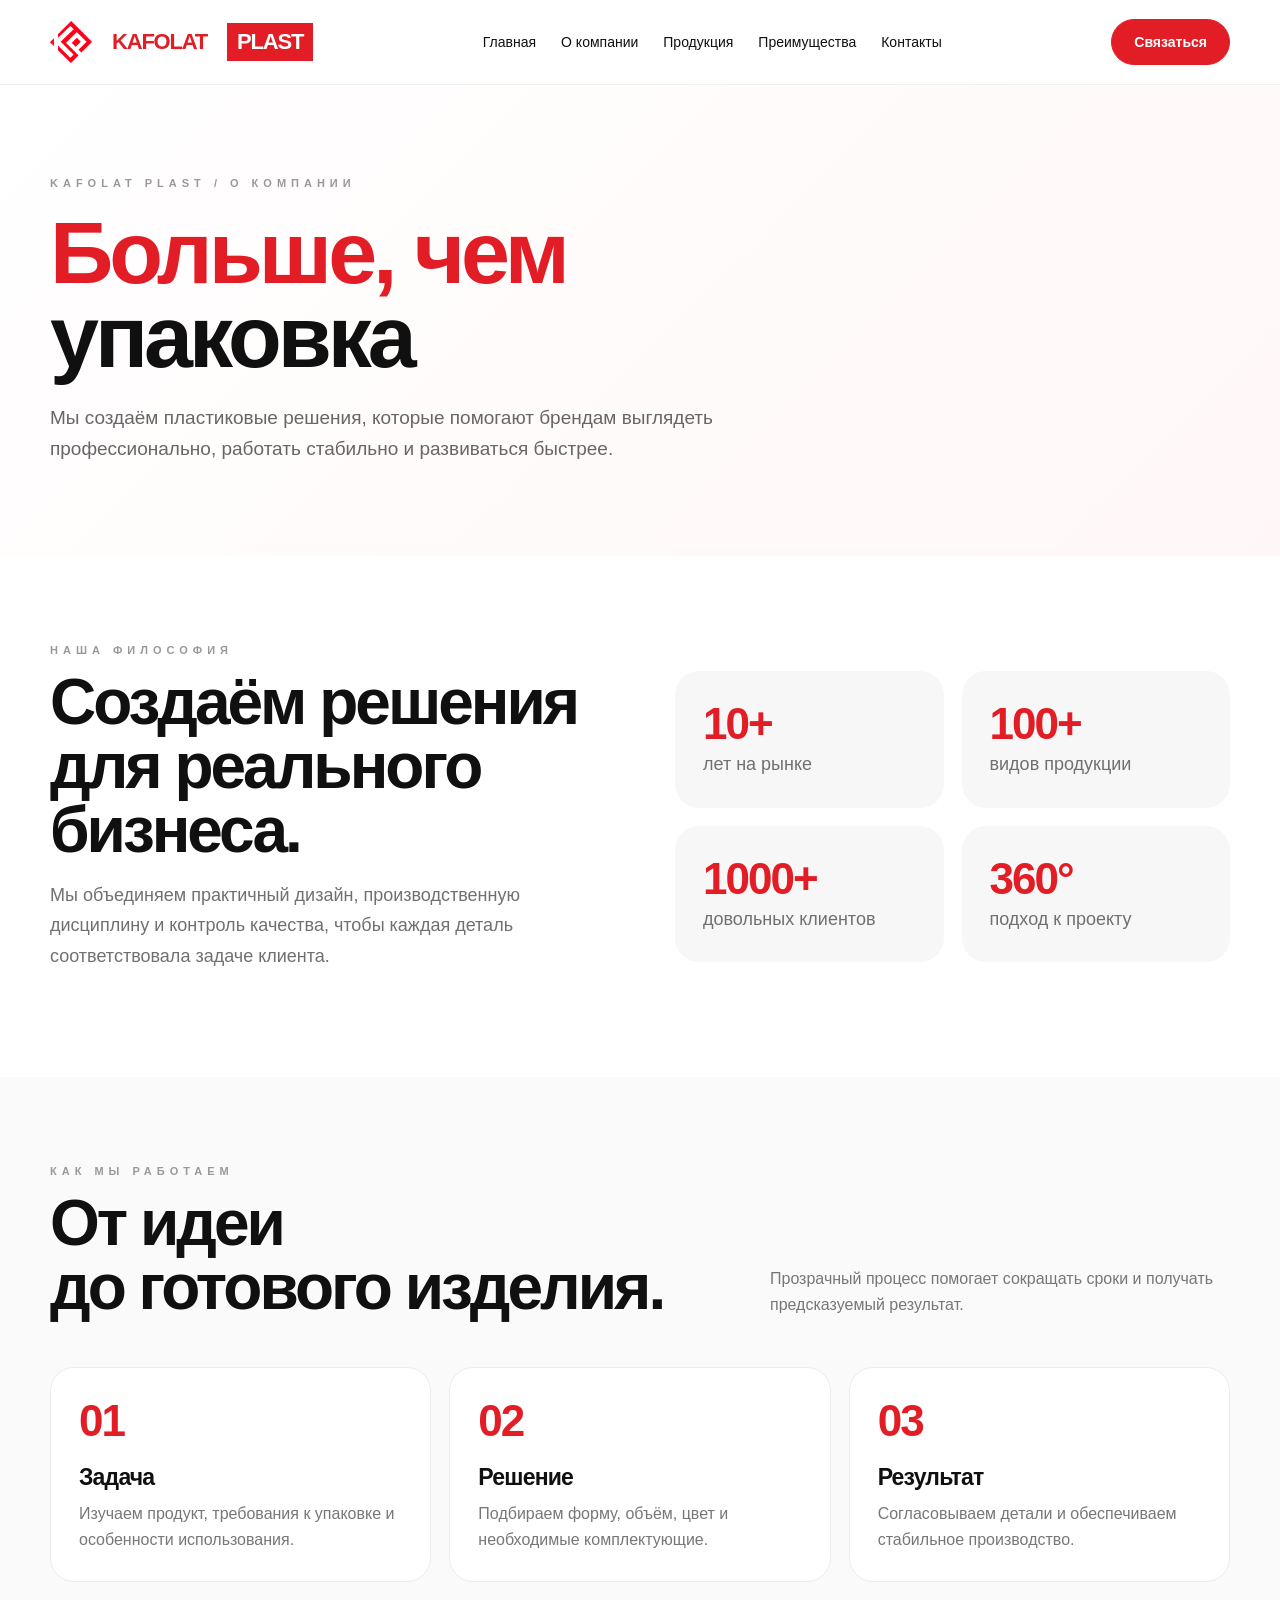
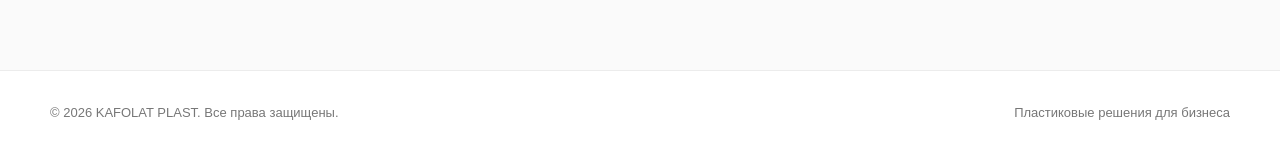
==== commit dfb57559: "Исправлены переводы сайта" ====
--- a/about/index.html
+++ b/about/index.html
@@ -1,54 +1,19 @@
-<!doctype html><html lang="ru"><head><meta charset="utf-8"><meta name="viewport" content="width=device-width,initial-scale=1"><title>О компании — KAFOLAT PLAST</title><link rel="stylesheet" href="../shared.css?v=2"></head><body><header class="site-header">
-  <div class="container nav">
-    <a class="brand" href="../">
-      <img src="../assets/logo.png" alt="KAFOLAT PLAST">
-      <span class="brand-kafolat">KAFOLAT</span><span class="brand-plast">PLAST</span>
-    </a>
-    <nav class="navlinks">
-      <a href="../" data-ru="Главная" data-uz="Bosh sahifa" data-en="Home">Главная</a>
-      <a href="../about/" data-ru="О компании" data-uz="Kompaniya haqida" data-en="About us">О компании</a>
-      <a href="../productions/" data-ru="Продукция" data-uz="Mahsulotlar" data-en="Products">Продукция</a>
-      <a href="../advantages/" data-ru="Преимущества" data-uz="Afzalliklar" data-en="Advantages">Преимущества</a>
-      <a href="../contacts/" data-ru="Контакты" data-uz="Aloqa" data-en="Contacts">Контакты</a>
-    </nav>
-    <div class="actions">
-      <a class="btn primary" href="../contacts/" data-ru="Связаться" data-uz="Bog‘lanish" data-en="Contact us">Связаться</a>
-      <button class="menu" id="menuToggle" type="button" aria-label="Открыть меню" aria-expanded="false"><svg viewBox="0 0 24 24" aria-hidden="true"><path d="M4 6h16M4 12h16M4 18h16"></path></svg></button>
-    </div>
-  </div>
-  <nav class="mobile-nav" id="mobileNav">
-    <a href="../" data-ru="Главная" data-uz="Bosh sahifa" data-en="Home">Главная</a>
-    <a href="../about/" data-ru="О компании" data-uz="Kompaniya haqida" data-en="About us">О компании</a>
-    <a href="../productions/" data-ru="Продукция" data-uz="Mahsulotlar" data-en="Products">Продукция</a>
-    <a href="../advantages/" data-ru="Преимущества" data-uz="Afzalliklar" data-en="Advantages">Преимущества</a>
-    <a href="../contacts/" data-ru="Контакты" data-uz="Aloqa" data-en="Contacts">Контакты</a>
-  </nav>
-</header><main><section class="page-hero"><div class="container"><div class="eyebrow">KAFOLAT PLAST / ABOUT</div><h1><span>Больше, чем</span><br>упаковка</h1><p data-ru="Мы создаём пластиковые решения, которые помогают брендам выглядеть профессионально, работать стабильно и развиваться быстрее." data-en="We create plastic solutions that help brands look professional, operate consistently and grow faster." data-uz="Biz brendlarga professional ko‘rinish, barqarorlik va tezroq rivojlanishga yordam beradigan plastik yechimlarni yaratamiz.">Мы создаём пластиковые решения, которые помогают брендам выглядеть профессионально, работать стабильно и развиваться быстрее.</p></div></section><section class="section"><div class="container split"><div><div class="eyebrow">Наша философия</div><h2>Создаём решения<br>для реального бизнеса.</h2><p>Мы объединяем практичный дизайн, производственную дисциплину и контроль качества, чтобы каждая деталь соответствовала задаче клиента.</p></div><div class="grid" style="grid-template-columns:1fr 1fr"><div class="card soft"><div class="number">10+</div><p>лет на рынке</p></div><div class="card soft"><div class="number">100+</div><p>видов продукции</p></div><div class="card soft"><div class="number">1000+</div><p>довольных клиентов</p></div><div class="card soft"><div class="number">360°</div><p>подход к проекту</p></div></div></div></section><section class="section" style="background:#fafafa"><div class="container"><div class="section-head"><div><div class="eyebrow">Как мы работаем</div><h2>От идеи<br>до готового изделия.</h2></div><p>Прозрачный процесс помогает сокращать сроки и получать предсказуемый результат.</p></div><div class="grid"><div class="card"><div class="number">01</div><h3>Задача</h3><p>Изучаем продукт, требования к упаковке и особенности использования.</p></div><div class="card"><div class="number">02</div><h3>Решение</h3><p>Подбираем форму, объём, цвет и необходимые комплектующие.</p></div><div class="card"><div class="number">03</div><h3>Результат</h3><p>Согласовываем детали и обеспечиваем стабильное производство.</p></div></div></div></section></main><footer class="footer"><div class="container footerrow"><span>© 2026 KAFOLAT PLAST. Все права защищены.</span><span>Пластиковые решения для бизнеса</span></div></footer><script>
-(function(){
-  const menu=document.getElementById('menuToggle');
-  const mobile=document.getElementById('mobileNav');
-  let lang=localStorage.getItem('kafolat-lang')||'ru';
-  function applyLang(){
-    document.documentElement.lang=lang;
-    document.querySelectorAll('[data-ru]').forEach(el=>{el.textContent=el.dataset[lang]||el.dataset.ru;});
-    const titles = {
-      ru: 'О компании — KAFOLAT PLAST',
-      uz: 'Kompaniya haqida — KAFOLAT PLAST',
-      en: 'About us — KAFOLAT PLAST'
-    };
-    if (document.title) {
-      const path = location.pathname;
-      const titleMap = path.includes('/productions/') ? {
-        ru: 'Продукция — KAFOLAT PLAST', uz: 'Mahsulotlar — KAFOLAT PLAST', en: 'Products — KAFOLAT PLAST'
-      } : path.includes('/advantages/') ? {
-        ru: 'Преимущества — KAFOLAT PLAST', uz: 'Afzalliklar — KAFOLAT PLAST', en: 'Advantages — KAFOLAT PLAST'
-      } : path.includes('/contacts/') ? {
-        ru: 'Контакты — KAFOLAT PLAST', uz: 'Aloqa — KAFOLAT PLAST', en: 'Contacts — KAFOLAT PLAST'
-      } : titles;
-      document.title = titleMap[lang] || titleMap.ru;
-    }
-  }
-  if(menu&&mobile){menu.addEventListener('click',()=>{const open=mobile.classList.toggle('open');menu.setAttribute('aria-expanded',String(open));});}
-  applyLang();
-})();
-</script></body></html>+<!doctype html><html lang="ru"><head><meta charset="utf-8"><meta name="viewport" content="width=device-width,initial-scale=1"><title>О компании — KAFOLAT PLAST</title><link rel="stylesheet" href="../shared.css?v=3"></head><body><header class="site-header"><div class="container nav">
+<a class="brand" href="../"><img src="../assets/logo.png" alt="KAFOLAT PLAST"><span class="brand-kafolat">KAFOLAT</span><span class="brand-plast">PLAST</span></a>
+<nav class="navlinks">
+<a href="../" data-ru="Главная" data-uz="Bosh sahifa" data-en="Home">Главная</a>
+<a href="../about/" data-ru="О компании" data-uz="Kompaniya haqida" data-en="About us">О компании</a>
+<a href="../productions/" data-ru="Продукция" data-uz="Mahsulotlar" data-en="Products">Продукция</a>
+<a href="../advantages/" data-ru="Преимущества" data-uz="Afzalliklar" data-en="Advantages">Преимущества</a>
+<a href="../contacts/" data-ru="Контакты" data-uz="Aloqa" data-en="Contacts">Контакты</a>
+</nav><div class="actions"><a class="btn primary" href="../contacts/" data-ru="Связаться" data-uz="Bog‘lanish" data-en="Contact us">Связаться</a>
+<button class="menu" id="menuToggle" type="button" aria-label="Menu" aria-expanded="false"><svg viewBox="0 0 24 24" aria-hidden="true"><path d="M4 6h16M4 12h16M4 18h16"></path></svg></button></div></div>
+<nav class="mobile-nav" id="mobileNav"><a href="../" data-ru="Главная" data-uz="Bosh sahifa" data-en="Home">Главная</a><a href="../about/" data-ru="О компании" data-uz="Kompaniya haqida" data-en="About us">О компании</a><a href="../productions/" data-ru="Продукция" data-uz="Mahsulotlar" data-en="Products">Продукция</a><a href="../advantages/" data-ru="Преимущества" data-uz="Afzalliklar" data-en="Advantages">Преимущества</a><a href="../contacts/" data-ru="Контакты" data-uz="Aloqa" data-en="Contacts">Контакты</a></nav></header><main><section class="page-hero"><div class="container"><div class="eyebrow" data-ru="KAFOLAT PLAST / О КОМПАНИИ" data-uz="KAFOLAT PLAST / KOMPANIYA HAQIDA" data-en="KAFOLAT PLAST / ABOUT US">KAFOLAT PLAST / О КОМПАНИИ</div>
+<h1 data-i18n-html data-ru-html="<span>Больше, чем</span><br>упаковка" data-uz-html="<span>Oddiy qadoqdan</span><br>ko‘proq" data-en-html="<span>More than</span><br>packaging"><span>Больше, чем</span><br>упаковка</h1>
+<p data-ru="Мы создаём пластиковые решения, которые помогают брендам выглядеть профессионально, работать стабильно и развиваться быстрее." data-uz="Biz brendlarga professional ko‘rinish, barqarorlik va tezroq rivojlanishga yordam beradigan plastik yechimlarni yaratamiz." data-en="We create plastic solutions that help brands look professional, operate consistently and grow faster.">Мы создаём пластиковые решения, которые помогают брендам выглядеть профессионально, работать стабильно и развиваться быстрее.</p></div></section>
+<section class="section"><div class="container split"><div><div class="eyebrow" data-ru="НАША ФИЛОСОФИЯ" data-uz="BIZNING FALSAFAMIZ" data-en="OUR PHILOSOPHY">НАША ФИЛОСОФИЯ</div>
+<h2 data-ru="Создаём решения для реального бизнеса." data-uz="Haqiqiy biznes uchun yechimlar yaratamiz." data-en="We create solutions for real business.">Создаём решения для реального бизнеса.</h2>
+<p data-ru="Мы объединяем практичный дизайн, производственную дисциплину и контроль качества, чтобы каждая деталь соответствовала задаче клиента." data-uz="Biz amaliy dizayn, ishlab chiqarish intizomi va sifat nazoratini birlashtirib, har bir detal mijoz vazifasiga mos kelishini ta’minlaymiz." data-en="We combine practical design, production discipline and quality control so every detail meets the client’s needs.">Мы объединяем практичный дизайн, производственную дисциплину и контроль качества, чтобы каждая деталь соответствовала задаче клиента.</p></div>
+<div class="grid" style="grid-template-columns:1fr 1fr"><div class="card soft"><div class="number">10+</div><p data-ru="лет на рынке" data-uz="bozorda yil" data-en="years in the market">лет на рынке</p></div><div class="card soft"><div class="number">100+</div><p data-ru="видов продукции" data-uz="mahsulot turi" data-en="product types">видов продукции</p></div><div class="card soft"><div class="number">1000+</div><p data-ru="довольных клиентов" data-uz="mamnun mijozlar" data-en="happy clients">довольных клиентов</p></div><div class="card soft"><div class="number">360°</div><p data-ru="подход к проекту" data-uz="loyihaga yondashuv" data-en="project approach">подход к проекту</p></div></div></div></section>
+<section class="section" style="background:#fafafa"><div class="container"><div class="section-head"><div><div class="eyebrow" data-ru="КАК МЫ РАБОТАЕМ" data-uz="BIZ QANDAY ISHLAYMIZ" data-en="HOW WE WORK">КАК МЫ РАБОТАЕМ</div><h2 data-i18n-html data-ru-html="От идеи<br>до готового изделия." data-uz-html="G‘oyadan<br>tayyor mahsulotgacha." data-en-html="From an idea<br>to a finished product.">От идеи<br>до готового изделия.</h2></div><p data-ru="Прозрачный процесс помогает сокращать сроки и получать предсказуемый результат." data-uz="Shaffof jarayon muddatlarni qisqartirish va barqaror natijaga erishishga yordam beradi." data-en="A transparent process helps reduce lead times and deliver predictable results.">Прозрачный процесс помогает сокращать сроки и получать предсказуемый результат.</p></div>
+<div class="grid"><div class="card"><div class="number">01</div><h3 data-ru="Задача" data-uz="Vazifa" data-en="Brief">Задача</h3><p data-ru="Изучаем продукт, требования к упаковке и особенности использования." data-uz="Mahsulot, qadoqlash talablari va foydalanish xususiyatlarini o‘rganamiz." data-en="We study the product, packaging requirements and usage specifics.">Изучаем продукт, требования к упаковке и особенности использования.</p></div><div class="card"><div class="number">02</div><h3 data-ru="Решение" data-uz="Yechim" data-en="Solution">Решение</h3><p data-ru="Подбираем форму, объём, цвет и необходимые комплектующие." data-uz="Shakl, hajm, rang va kerakli butlovchi qismlarni tanlaymiz." data-en="We select the shape, volume, color and necessary components.">Подбираем форму, объём, цвет и необходимые комплектующие.</p></div><div class="card"><div class="number">03</div><h3 data-ru="Результат" data-uz="Natija" data-en="Result">Результат</h3><p data-ru="Согласовываем детали и обеспечиваем стабильное производство." data-uz="Tafsilotlarni kelishib, barqaror ishlab chiqarishni ta’minlaymiz." data-en="We approve the details and ensure stable production.">Согласовываем детали и обеспечиваем стабильное производство.</p></div></div></div></section></main><footer class="footer"><div class="container footerrow"><span data-ru="© 2026 KAFOLAT PLAST. Все права защищены." data-uz="© 2026 KAFOLAT PLAST. Barcha huquqlar himoyalangan." data-en="© 2026 KAFOLAT PLAST. All rights reserved.">© 2026 KAFOLAT PLAST. Все права защищены.</span><span data-ru="Пластиковые решения для бизнеса" data-uz="Biznes uchun plastik yechimlar" data-en="Plastic solutions for business">Пластиковые решения для бизнеса</span></div></footer><script>(function(){const menu=document.getElementById("menuToggle"),mobile=document.getElementById("mobileNav");let lang=localStorage.getItem("kafolat-lang")||"ru";document.documentElement.lang=lang;document.querySelectorAll("[data-ru]").forEach(e=>e.textContent=e.dataset[lang]||e.dataset.ru);document.querySelectorAll("[data-i18n-html]").forEach(e=>{let v=e.getAttribute("data-"+lang+"-html");if(v!==null)e.innerHTML=v;});document.querySelectorAll("[data-i18n-title]").forEach(e=>{let v=e.getAttribute("data-title-"+lang);if(v)e.textContent=v;});if(menu&&mobile)menu.addEventListener("click",()=>{let o=mobile.classList.toggle("open");menu.setAttribute("aria-expanded",String(o));});})();</script></body></html>
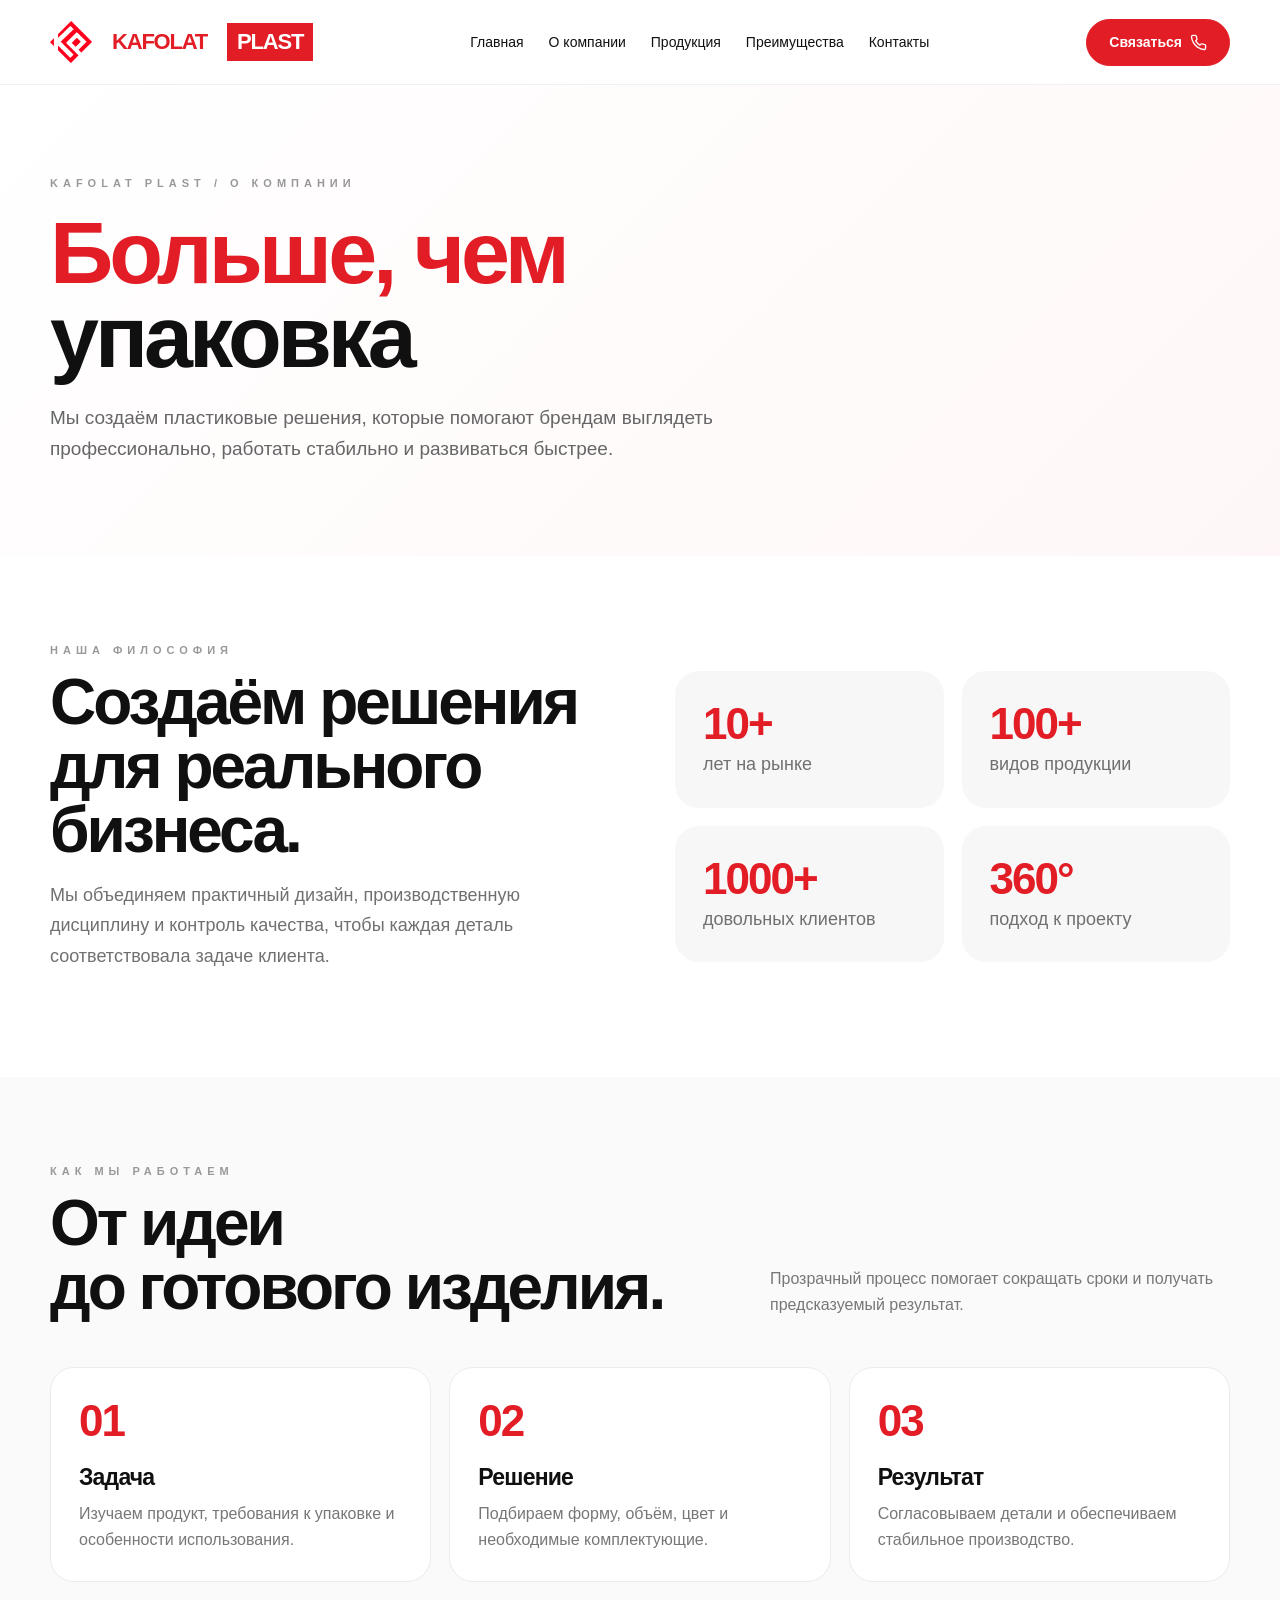
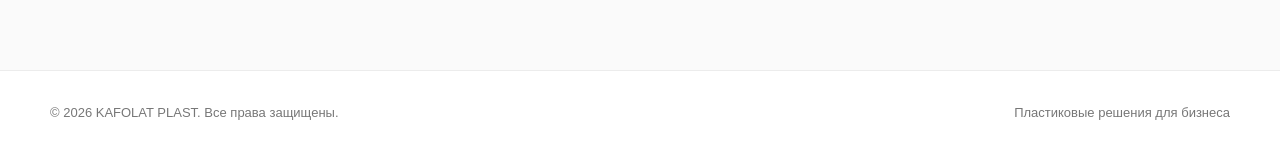
==== commit 004a5e5d: "Исправлены переводы сайта" ====
--- a/about/index.html
+++ b/about/index.html
@@ -6,7 +6,7 @@
 <a href="../productions/" data-ru="Продукция" data-uz="Mahsulotlar" data-en="Products">Продукция</a>
 <a href="../advantages/" data-ru="Преимущества" data-uz="Afzalliklar" data-en="Advantages">Преимущества</a>
 <a href="../contacts/" data-ru="Контакты" data-uz="Aloqa" data-en="Contacts">Контакты</a>
-</nav><div class="actions"><a class="btn primary" href="../contacts/" data-ru="Связаться" data-uz="Bog‘lanish" data-en="Contact us">Связаться</a>
+</nav><div class="actions"><a class="btn primary contact-btn" href="../contacts/" data-title-ru="Связаться" data-title-uz="Bog‘lanish" data-title-en="Contact us" title="Связаться"><span class="contact-label" data-ru="Связаться" data-uz="Bog‘lanish" data-en="Contact us">Связаться</span><svg class="contact-icon" viewBox="0 0 24 24" aria-hidden="true"><path d="M22 16.92v3a2 2 0 0 1-2.18 2 19.8 19.8 0 0 1-8.63-3.07 19.5 19.5 0 0 1-6-6A19.8 19.8 0 0 1 2.12 4.2 2 2 0 0 1 4.11 2h3a2 2 0 0 1 2 1.72c.12.9.33 1.78.62 2.63a2 2 0 0 1-.45 2.11L8 9.73a16 16 0 0 0 6 6l1.27-1.27a2 2 0 0 1 2.11-.45c.85.29 1.73.5 2.63.62A2 2 0 0 1 22 16.92Z"></path></svg></a>
 <button class="menu" id="menuToggle" type="button" aria-label="Menu" aria-expanded="false"><svg viewBox="0 0 24 24" aria-hidden="true"><path d="M4 6h16M4 12h16M4 18h16"></path></svg></button></div></div>
 <nav class="mobile-nav" id="mobileNav"><a href="../" data-ru="Главная" data-uz="Bosh sahifa" data-en="Home">Главная</a><a href="../about/" data-ru="О компании" data-uz="Kompaniya haqida" data-en="About us">О компании</a><a href="../productions/" data-ru="Продукция" data-uz="Mahsulotlar" data-en="Products">Продукция</a><a href="../advantages/" data-ru="Преимущества" data-uz="Afzalliklar" data-en="Advantages">Преимущества</a><a href="../contacts/" data-ru="Контакты" data-uz="Aloqa" data-en="Contacts">Контакты</a></nav></header><main><section class="page-hero"><div class="container"><div class="eyebrow" data-ru="KAFOLAT PLAST / О КОМПАНИИ" data-uz="KAFOLAT PLAST / KOMPANIYA HAQIDA" data-en="KAFOLAT PLAST / ABOUT US">KAFOLAT PLAST / О КОМПАНИИ</div>
 <h1 data-i18n-html data-ru-html="<span>Больше, чем</span><br>упаковка" data-uz-html="<span>Oddiy qadoqdan</span><br>ko‘proq" data-en-html="<span>More than</span><br>packaging"><span>Больше, чем</span><br>упаковка</h1>
--- a/shared.css
+++ b/shared.css
@@ -14,3 +14,6 @@
 .mobile-nav{display:none}
 @media(max-width:900px){.site-header .navlinks{display:none}.site-header .menu{display:flex}.site-header .mobile-nav{display:none;flex-direction:column;padding:10px 20px 18px;border-top:1px solid #eee;background:#fff}.site-header .mobile-nav.open{display:flex}.site-header .mobile-nav a{padding:13px 0;font-weight:600;border-bottom:1px solid #f1f1f1}.site-header .mobile-nav a:last-child{border-bottom:0}}
 @media(max-width:600px){.site-header .nav{height:72px;gap:10px}.site-header .brand{gap:7px}.site-header .brand img{width:34px;height:34px;flex-basis:34px}.site-header .brand-kafolat,.site-header .brand-plast{font-size:17px;padding:7px 8px}.site-header .actions{gap:8px}.site-header .actions .btn{padding:11px 15px;font-size:12px}.site-header .language-icon{width:16px;height:16px}}
+
+.contact-btn{gap:8px;white-space:nowrap}.contact-icon{width:17px;height:17px;fill:none;stroke:currentColor;stroke-width:1.9;stroke-linecap:round;stroke-linejoin:round;flex:0 0 auto}.contact-btn .contact-label{display:inline}
+@media(max-width:600px){.site-header .contact-btn{width:42px;height:42px;padding:0!important;border-radius:50%;gap:0}.site-header .contact-btn .contact-label{display:none}.site-header .contact-btn .contact-icon{width:18px;height:18px}}
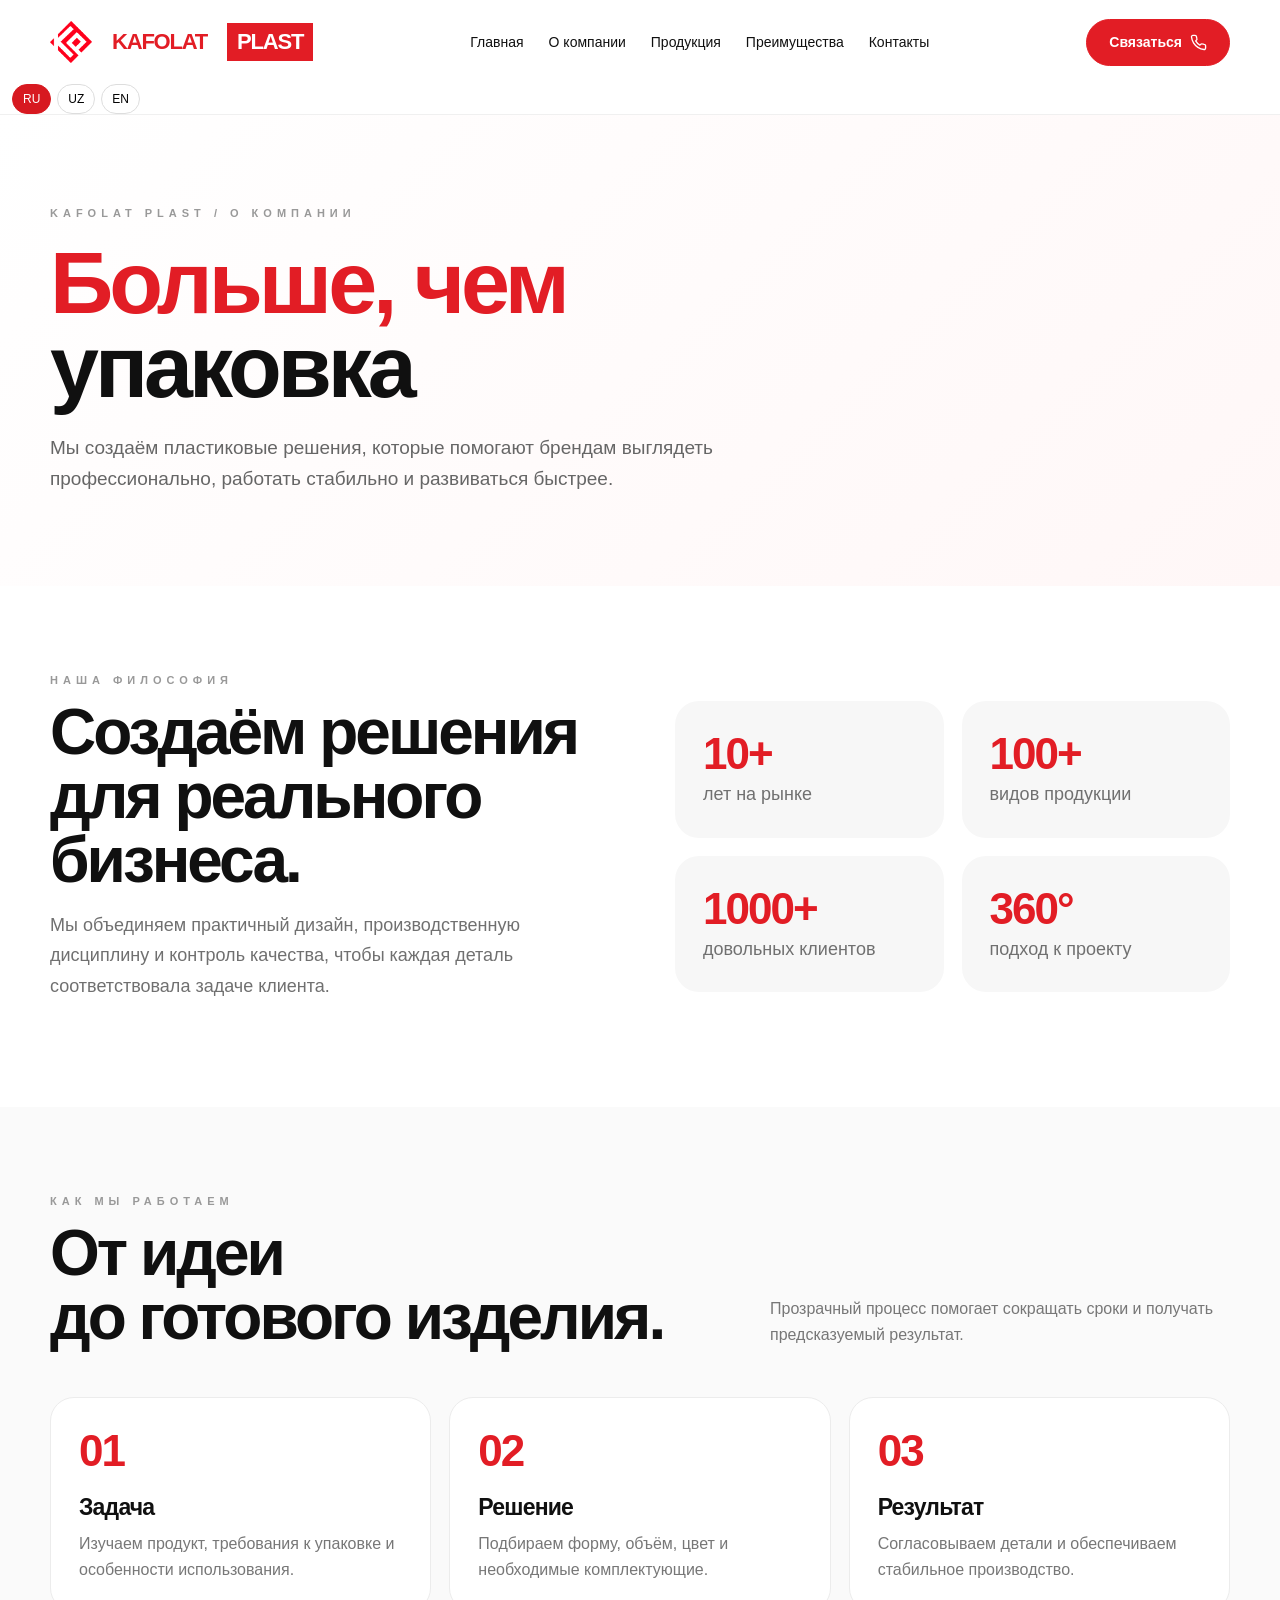
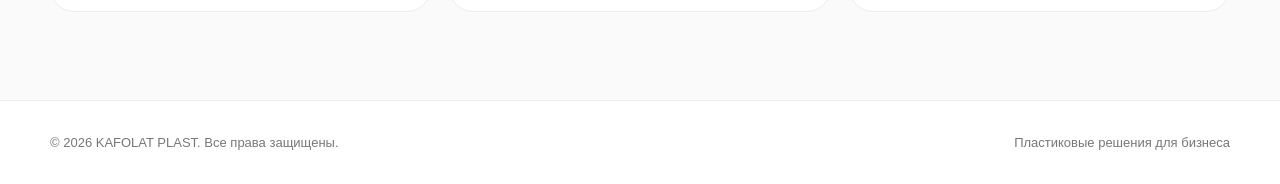
==== commit d881479b: "Добавлен переключатель языков на всех страницах" ====
--- a/about/index.html
+++ b/about/index.html
@@ -1,4 +1,28 @@
-<!doctype html><html lang="ru"><head><meta charset="utf-8"><meta name="viewport" content="width=device-width,initial-scale=1"><title>О компании — KAFOLAT PLAST</title><link rel="stylesheet" href="../shared.css?v=3"></head><body><header class="site-header"><div class="container nav">
+<!doctype html><html lang="ru"><head><meta charset="utf-8"><meta name="viewport" content="width=device-width,initial-scale=1"><title>О компании — KAFOLAT PLAST</title><link rel="stylesheet" href="../shared.css?v=3">
+<style>
+.language-switcher{display:flex;gap:6px;align-items:center;margin-left:12px}
+.lang-btn{border:1px solid #ddd;background:#fff;border-radius:999px;padding:7px 10px;font-size:12px;cursor:pointer}
+.lang-btn.active{background:#d71920;color:#fff;border-color:#d71920}
+@media(max-width:700px){.language-switcher{gap:3px;margin-left:6px}.lang-btn{padding:6px 7px;font-size:10px}}
+</style>
+<script>
+(function(){
+  const key='kafolat-lang';
+  const setLang=(lang)=>{
+    localStorage.setItem(key,lang);
+    document.querySelectorAll('[data-lang]').forEach(b=>b.classList.toggle('active',b.dataset.lang===lang));
+    document.documentElement.lang=lang;
+    window.dispatchEvent(new CustomEvent('languagechange',{detail:lang}));
+  };
+  document.addEventListener('DOMContentLoaded',()=>{
+    const lang=localStorage.getItem(key)||'ru';
+    setLang(lang);
+    document.querySelectorAll('.lang-btn').forEach(b=>b.addEventListener('click',()=>setLang(b.dataset.lang)));
+  });
+})();
+</script>
+
+</head><body><header class="site-header"><div class="container nav">
 <a class="brand" href="../"><img src="../assets/logo.png" alt="KAFOLAT PLAST"><span class="brand-kafolat">KAFOLAT</span><span class="brand-plast">PLAST</span></a>
 <nav class="navlinks">
 <a href="../" data-ru="Главная" data-uz="Bosh sahifa" data-en="Home">Главная</a>
@@ -8,7 +32,14 @@
 <a href="../contacts/" data-ru="Контакты" data-uz="Aloqa" data-en="Contacts">Контакты</a>
 </nav><div class="actions"><a class="btn primary contact-btn" href="../contacts/" data-title-ru="Связаться" data-title-uz="Bog‘lanish" data-title-en="Contact us" title="Связаться"><span class="contact-label" data-ru="Связаться" data-uz="Bog‘lanish" data-en="Contact us">Связаться</span><svg class="contact-icon" viewBox="0 0 24 24" aria-hidden="true"><path d="M22 16.92v3a2 2 0 0 1-2.18 2 19.8 19.8 0 0 1-8.63-3.07 19.5 19.5 0 0 1-6-6A19.8 19.8 0 0 1 2.12 4.2 2 2 0 0 1 4.11 2h3a2 2 0 0 1 2 1.72c.12.9.33 1.78.62 2.63a2 2 0 0 1-.45 2.11L8 9.73a16 16 0 0 0 6 6l1.27-1.27a2 2 0 0 1 2.11-.45c.85.29 1.73.5 2.63.62A2 2 0 0 1 22 16.92Z"></path></svg></a>
 <button class="menu" id="menuToggle" type="button" aria-label="Menu" aria-expanded="false"><svg viewBox="0 0 24 24" aria-hidden="true"><path d="M4 6h16M4 12h16M4 18h16"></path></svg></button></div></div>
-<nav class="mobile-nav" id="mobileNav"><a href="../" data-ru="Главная" data-uz="Bosh sahifa" data-en="Home">Главная</a><a href="../about/" data-ru="О компании" data-uz="Kompaniya haqida" data-en="About us">О компании</a><a href="../productions/" data-ru="Продукция" data-uz="Mahsulotlar" data-en="Products">Продукция</a><a href="../advantages/" data-ru="Преимущества" data-uz="Afzalliklar" data-en="Advantages">Преимущества</a><a href="../contacts/" data-ru="Контакты" data-uz="Aloqa" data-en="Contacts">Контакты</a></nav></header><main><section class="page-hero"><div class="container"><div class="eyebrow" data-ru="KAFOLAT PLAST / О КОМПАНИИ" data-uz="KAFOLAT PLAST / KOMPANIYA HAQIDA" data-en="KAFOLAT PLAST / ABOUT US">KAFOLAT PLAST / О КОМПАНИИ</div>
+<nav class="mobile-nav" id="mobileNav"><a href="../" data-ru="Главная" data-uz="Bosh sahifa" data-en="Home">Главная</a><a href="../about/" data-ru="О компании" data-uz="Kompaniya haqida" data-en="About us">О компании</a><a href="../productions/" data-ru="Продукция" data-uz="Mahsulotlar" data-en="Products">Продукция</a><a href="../advantages/" data-ru="Преимущества" data-uz="Afzalliklar" data-en="Advantages">Преимущества</a><a href="../contacts/" data-ru="Контакты" data-uz="Aloqa" data-en="Contacts">Контакты</a></nav>
+<div class="language-switcher" aria-label="Выбор языка">
+  <button type="button" class="lang-btn" data-lang="ru">RU</button>
+  <button type="button" class="lang-btn" data-lang="uz">UZ</button>
+  <button type="button" class="lang-btn" data-lang="en">EN</button>
+</div>
+
+</header><main><section class="page-hero"><div class="container"><div class="eyebrow" data-ru="KAFOLAT PLAST / О КОМПАНИИ" data-uz="KAFOLAT PLAST / KOMPANIYA HAQIDA" data-en="KAFOLAT PLAST / ABOUT US">KAFOLAT PLAST / О КОМПАНИИ</div>
 <h1 data-i18n-html data-ru-html="<span>Больше, чем</span><br>упаковка" data-uz-html="<span>Oddiy qadoqdan</span><br>ko‘proq" data-en-html="<span>More than</span><br>packaging"><span>Больше, чем</span><br>упаковка</h1>
 <p data-ru="Мы создаём пластиковые решения, которые помогают брендам выглядеть профессионально, работать стабильно и развиваться быстрее." data-uz="Biz brendlarga professional ko‘rinish, barqarorlik va tezroq rivojlanishga yordam beradigan plastik yechimlarni yaratamiz." data-en="We create plastic solutions that help brands look professional, operate consistently and grow faster.">Мы создаём пластиковые решения, которые помогают брендам выглядеть профессионально, работать стабильно и развиваться быстрее.</p></div></section>
 <section class="section"><div class="container split"><div><div class="eyebrow" data-ru="НАША ФИЛОСОФИЯ" data-uz="BIZNING FALSAFAMIZ" data-en="OUR PHILOSOPHY">НАША ФИЛОСОФИЯ</div>
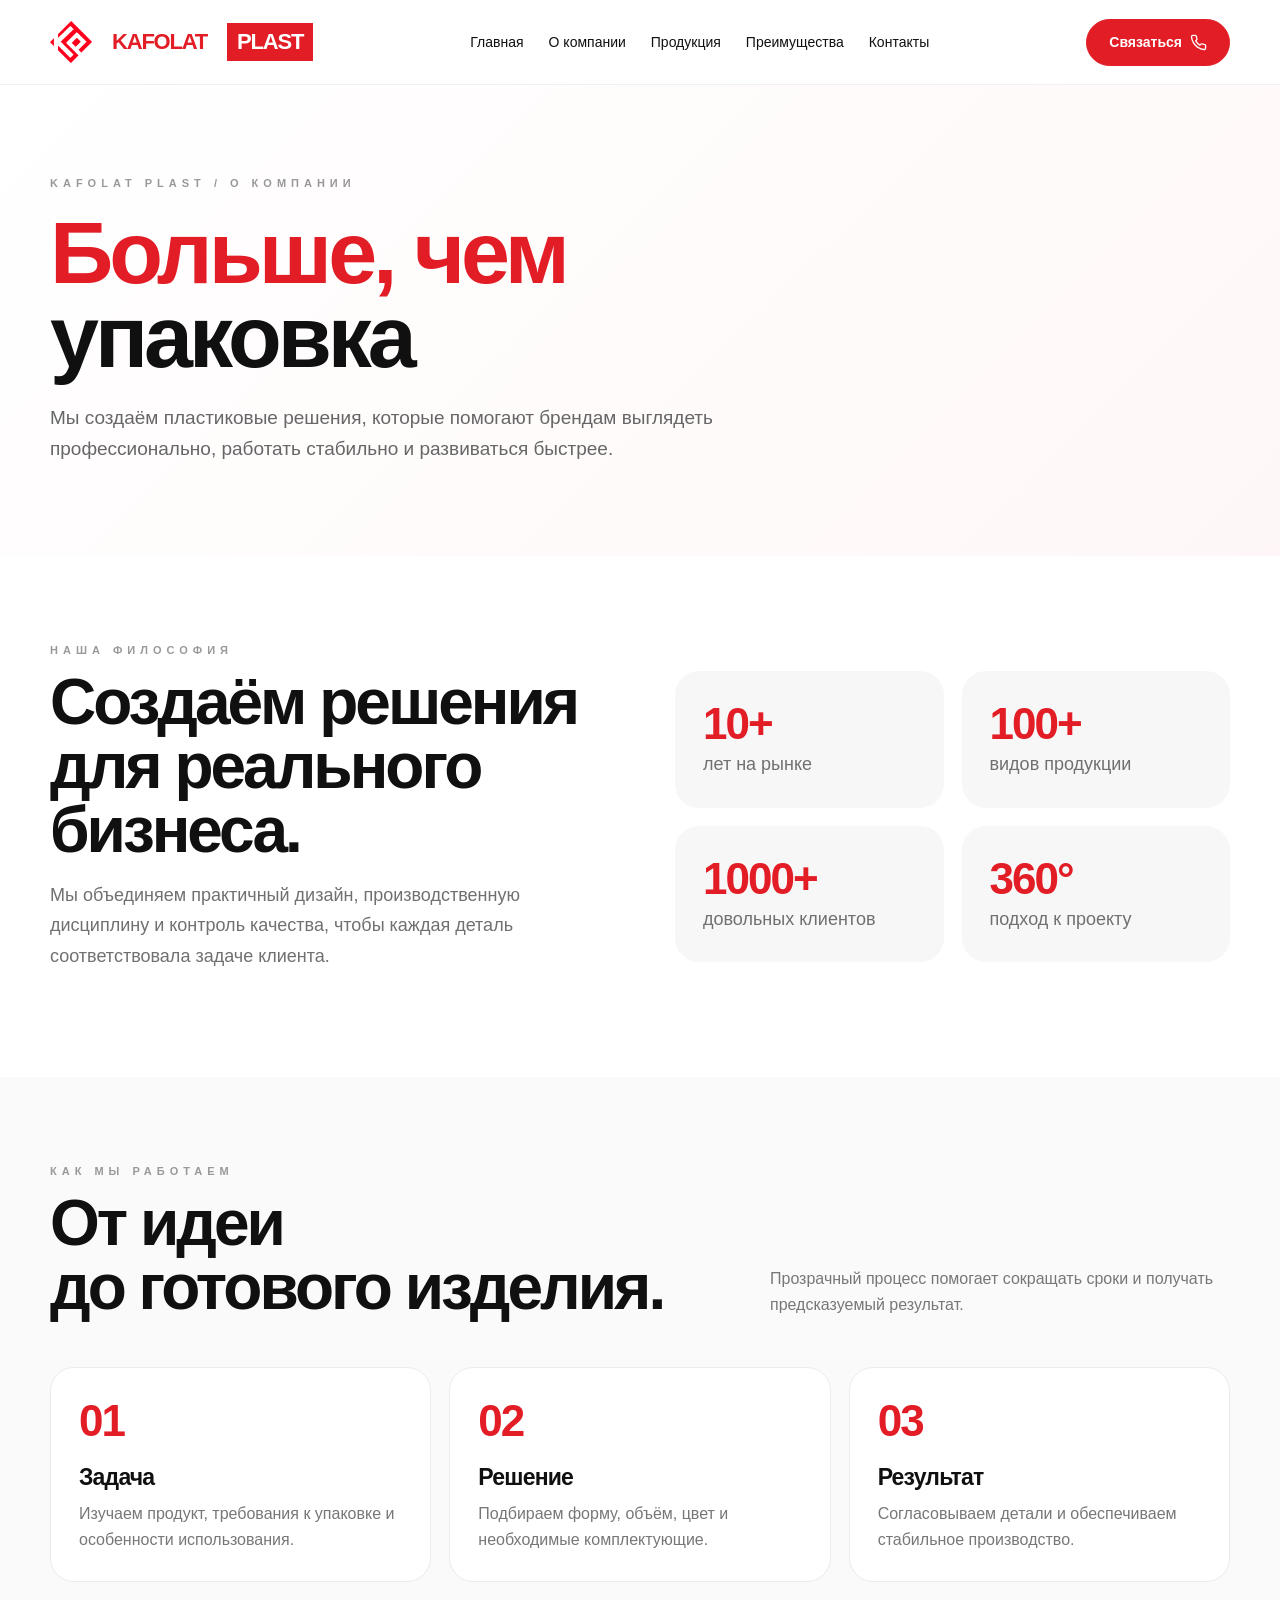
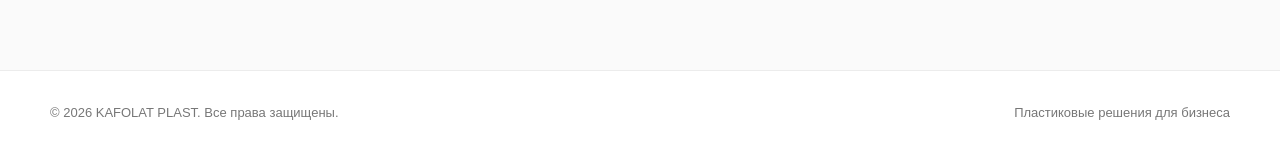
==== commit b9249458: "переключатель" ====
--- a/about/index.html
+++ b/about/index.html
@@ -1,27 +1,4 @@
 <!doctype html><html lang="ru"><head><meta charset="utf-8"><meta name="viewport" content="width=device-width,initial-scale=1"><title>О компании — KAFOLAT PLAST</title><link rel="stylesheet" href="../shared.css?v=3">
-<style>
-.language-switcher{display:flex;gap:6px;align-items:center;margin-left:12px}
-.lang-btn{border:1px solid #ddd;background:#fff;border-radius:999px;padding:7px 10px;font-size:12px;cursor:pointer}
-.lang-btn.active{background:#d71920;color:#fff;border-color:#d71920}
-@media(max-width:700px){.language-switcher{gap:3px;margin-left:6px}.lang-btn{padding:6px 7px;font-size:10px}}
-</style>
-<script>
-(function(){
-  const key='kafolat-lang';
-  const setLang=(lang)=>{
-    localStorage.setItem(key,lang);
-    document.querySelectorAll('[data-lang]').forEach(b=>b.classList.toggle('active',b.dataset.lang===lang));
-    document.documentElement.lang=lang;
-    window.dispatchEvent(new CustomEvent('languagechange',{detail:lang}));
-  };
-  document.addEventListener('DOMContentLoaded',()=>{
-    const lang=localStorage.getItem(key)||'ru';
-    setLang(lang);
-    document.querySelectorAll('.lang-btn').forEach(b=>b.addEventListener('click',()=>setLang(b.dataset.lang)));
-  });
-})();
-</script>
-
 </head><body><header class="site-header"><div class="container nav">
 <a class="brand" href="../"><img src="../assets/logo.png" alt="KAFOLAT PLAST"><span class="brand-kafolat">KAFOLAT</span><span class="brand-plast">PLAST</span></a>
 <nav class="navlinks">
@@ -33,12 +10,6 @@
 </nav><div class="actions"><a class="btn primary contact-btn" href="../contacts/" data-title-ru="Связаться" data-title-uz="Bog‘lanish" data-title-en="Contact us" title="Связаться"><span class="contact-label" data-ru="Связаться" data-uz="Bog‘lanish" data-en="Contact us">Связаться</span><svg class="contact-icon" viewBox="0 0 24 24" aria-hidden="true"><path d="M22 16.92v3a2 2 0 0 1-2.18 2 19.8 19.8 0 0 1-8.63-3.07 19.5 19.5 0 0 1-6-6A19.8 19.8 0 0 1 2.12 4.2 2 2 0 0 1 4.11 2h3a2 2 0 0 1 2 1.72c.12.9.33 1.78.62 2.63a2 2 0 0 1-.45 2.11L8 9.73a16 16 0 0 0 6 6l1.27-1.27a2 2 0 0 1 2.11-.45c.85.29 1.73.5 2.63.62A2 2 0 0 1 22 16.92Z"></path></svg></a>
 <button class="menu" id="menuToggle" type="button" aria-label="Menu" aria-expanded="false"><svg viewBox="0 0 24 24" aria-hidden="true"><path d="M4 6h16M4 12h16M4 18h16"></path></svg></button></div></div>
 <nav class="mobile-nav" id="mobileNav"><a href="../" data-ru="Главная" data-uz="Bosh sahifa" data-en="Home">Главная</a><a href="../about/" data-ru="О компании" data-uz="Kompaniya haqida" data-en="About us">О компании</a><a href="../productions/" data-ru="Продукция" data-uz="Mahsulotlar" data-en="Products">Продукция</a><a href="../advantages/" data-ru="Преимущества" data-uz="Afzalliklar" data-en="Advantages">Преимущества</a><a href="../contacts/" data-ru="Контакты" data-uz="Aloqa" data-en="Contacts">Контакты</a></nav>
-<div class="language-switcher" aria-label="Выбор языка">
-  <button type="button" class="lang-btn" data-lang="ru">RU</button>
-  <button type="button" class="lang-btn" data-lang="uz">UZ</button>
-  <button type="button" class="lang-btn" data-lang="en">EN</button>
-</div>
-
 </header><main><section class="page-hero"><div class="container"><div class="eyebrow" data-ru="KAFOLAT PLAST / О КОМПАНИИ" data-uz="KAFOLAT PLAST / KOMPANIYA HAQIDA" data-en="KAFOLAT PLAST / ABOUT US">KAFOLAT PLAST / О КОМПАНИИ</div>
 <h1 data-i18n-html data-ru-html="<span>Больше, чем</span><br>упаковка" data-uz-html="<span>Oddiy qadoqdan</span><br>ko‘proq" data-en-html="<span>More than</span><br>packaging"><span>Больше, чем</span><br>упаковка</h1>
 <p data-ru="Мы создаём пластиковые решения, которые помогают брендам выглядеть профессионально, работать стабильно и развиваться быстрее." data-uz="Biz brendlarga professional ko‘rinish, barqarorlik va tezroq rivojlanishga yordam beradigan plastik yechimlarni yaratamiz." data-en="We create plastic solutions that help brands look professional, operate consistently and grow faster.">Мы создаём пластиковые решения, которые помогают брендам выглядеть профессионально, работать стабильно и развиваться быстрее.</p></div></section>
